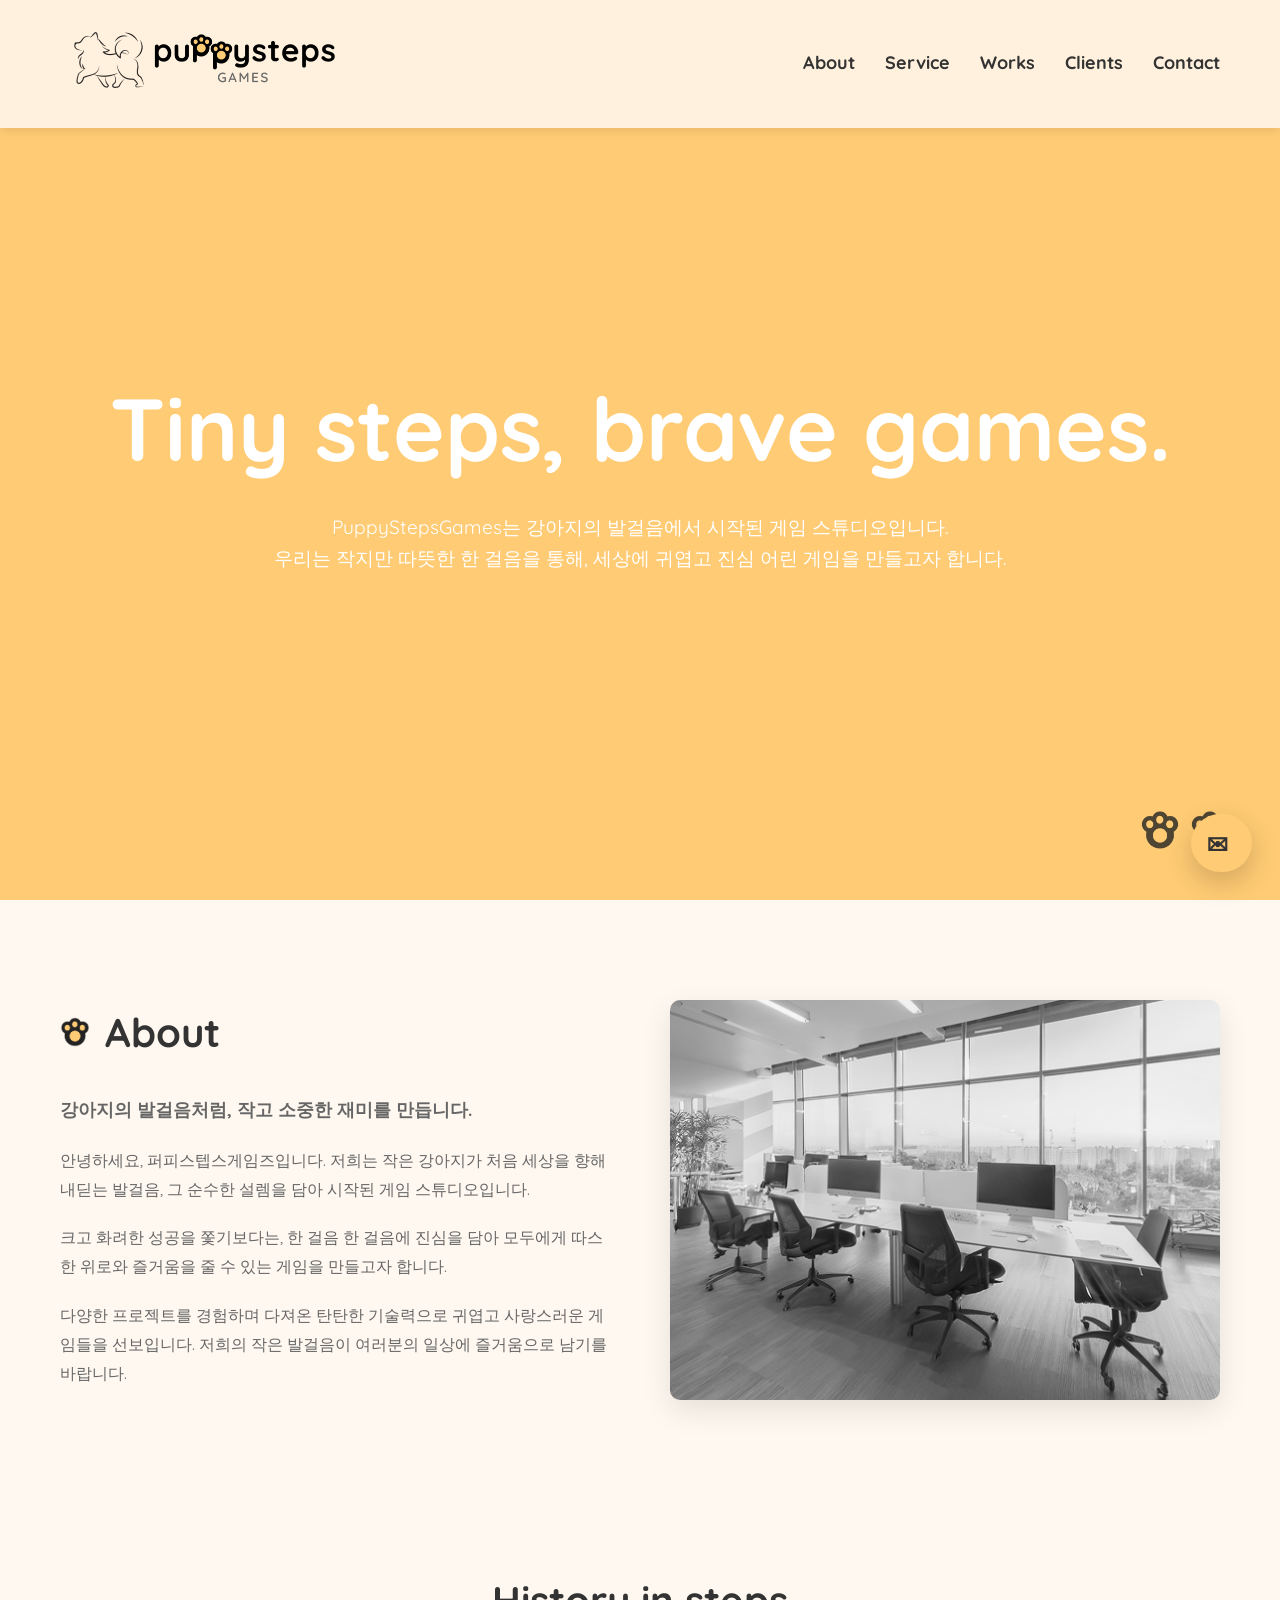
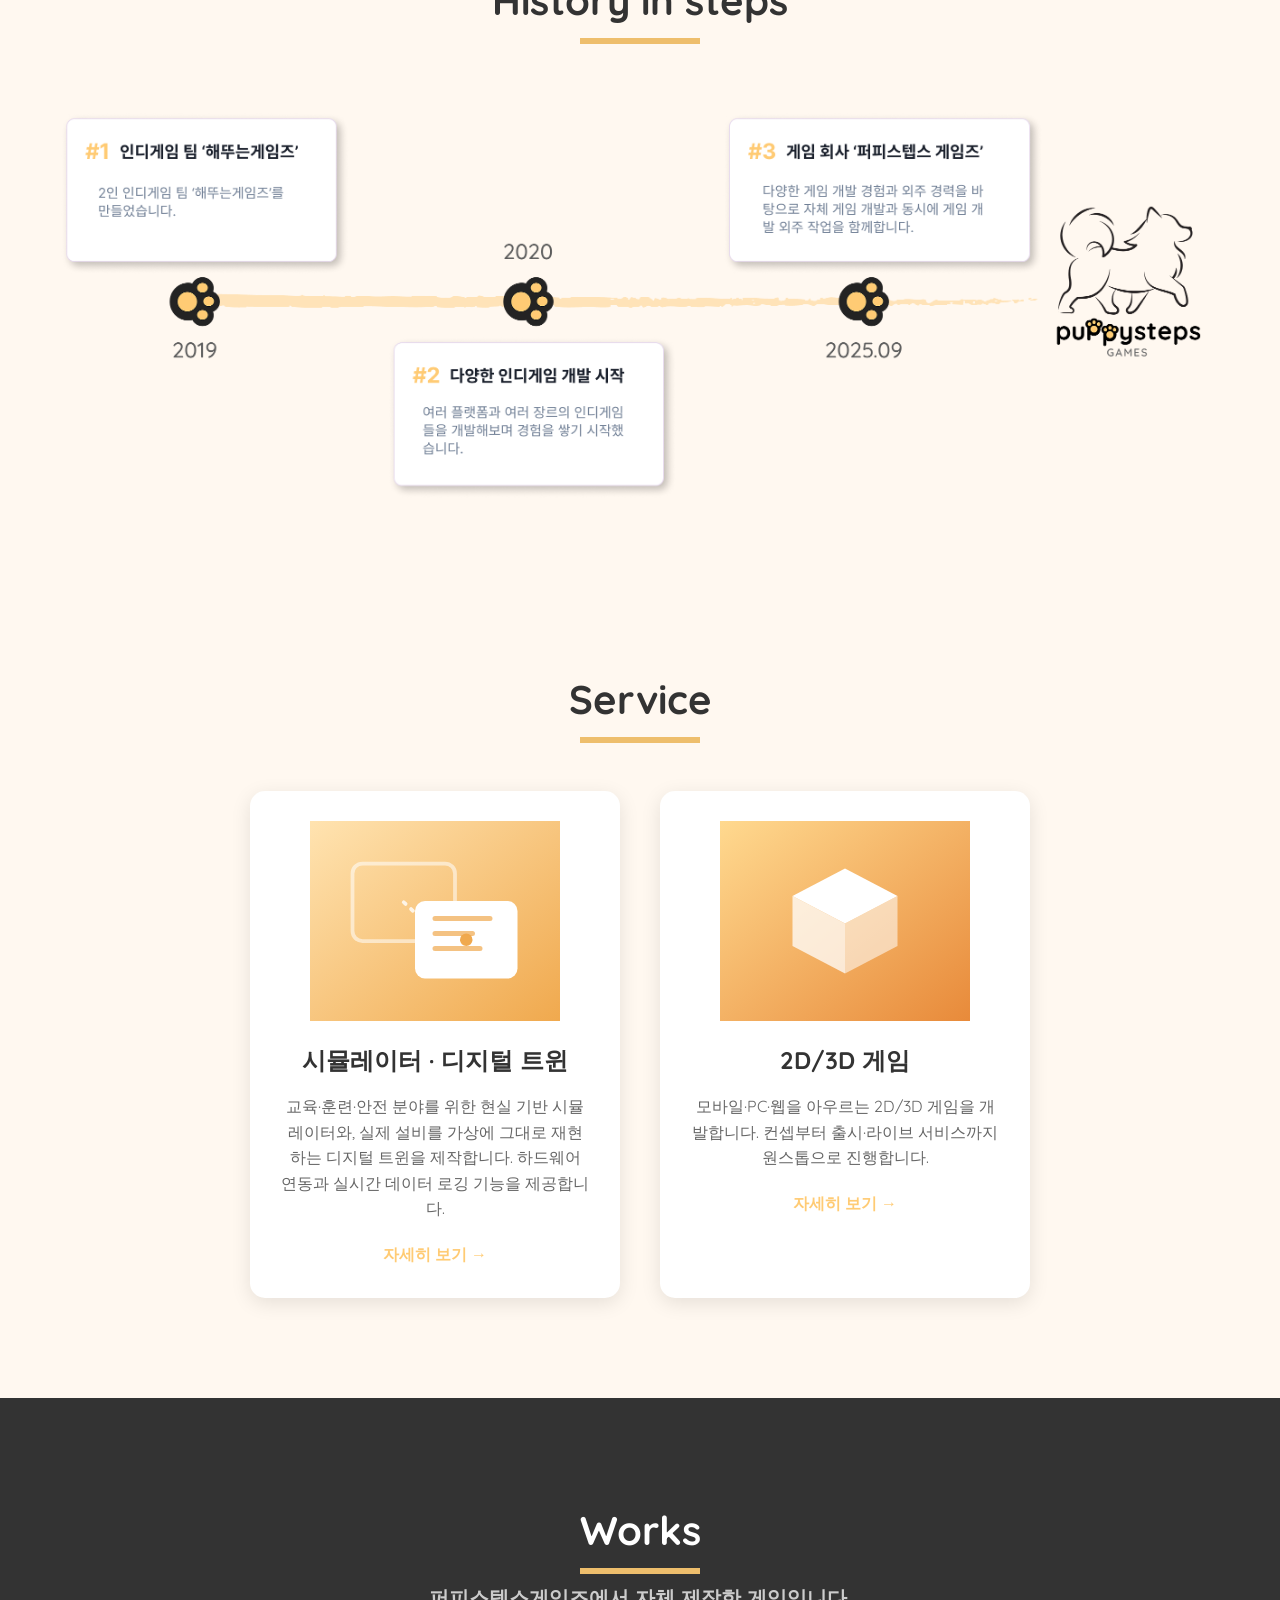
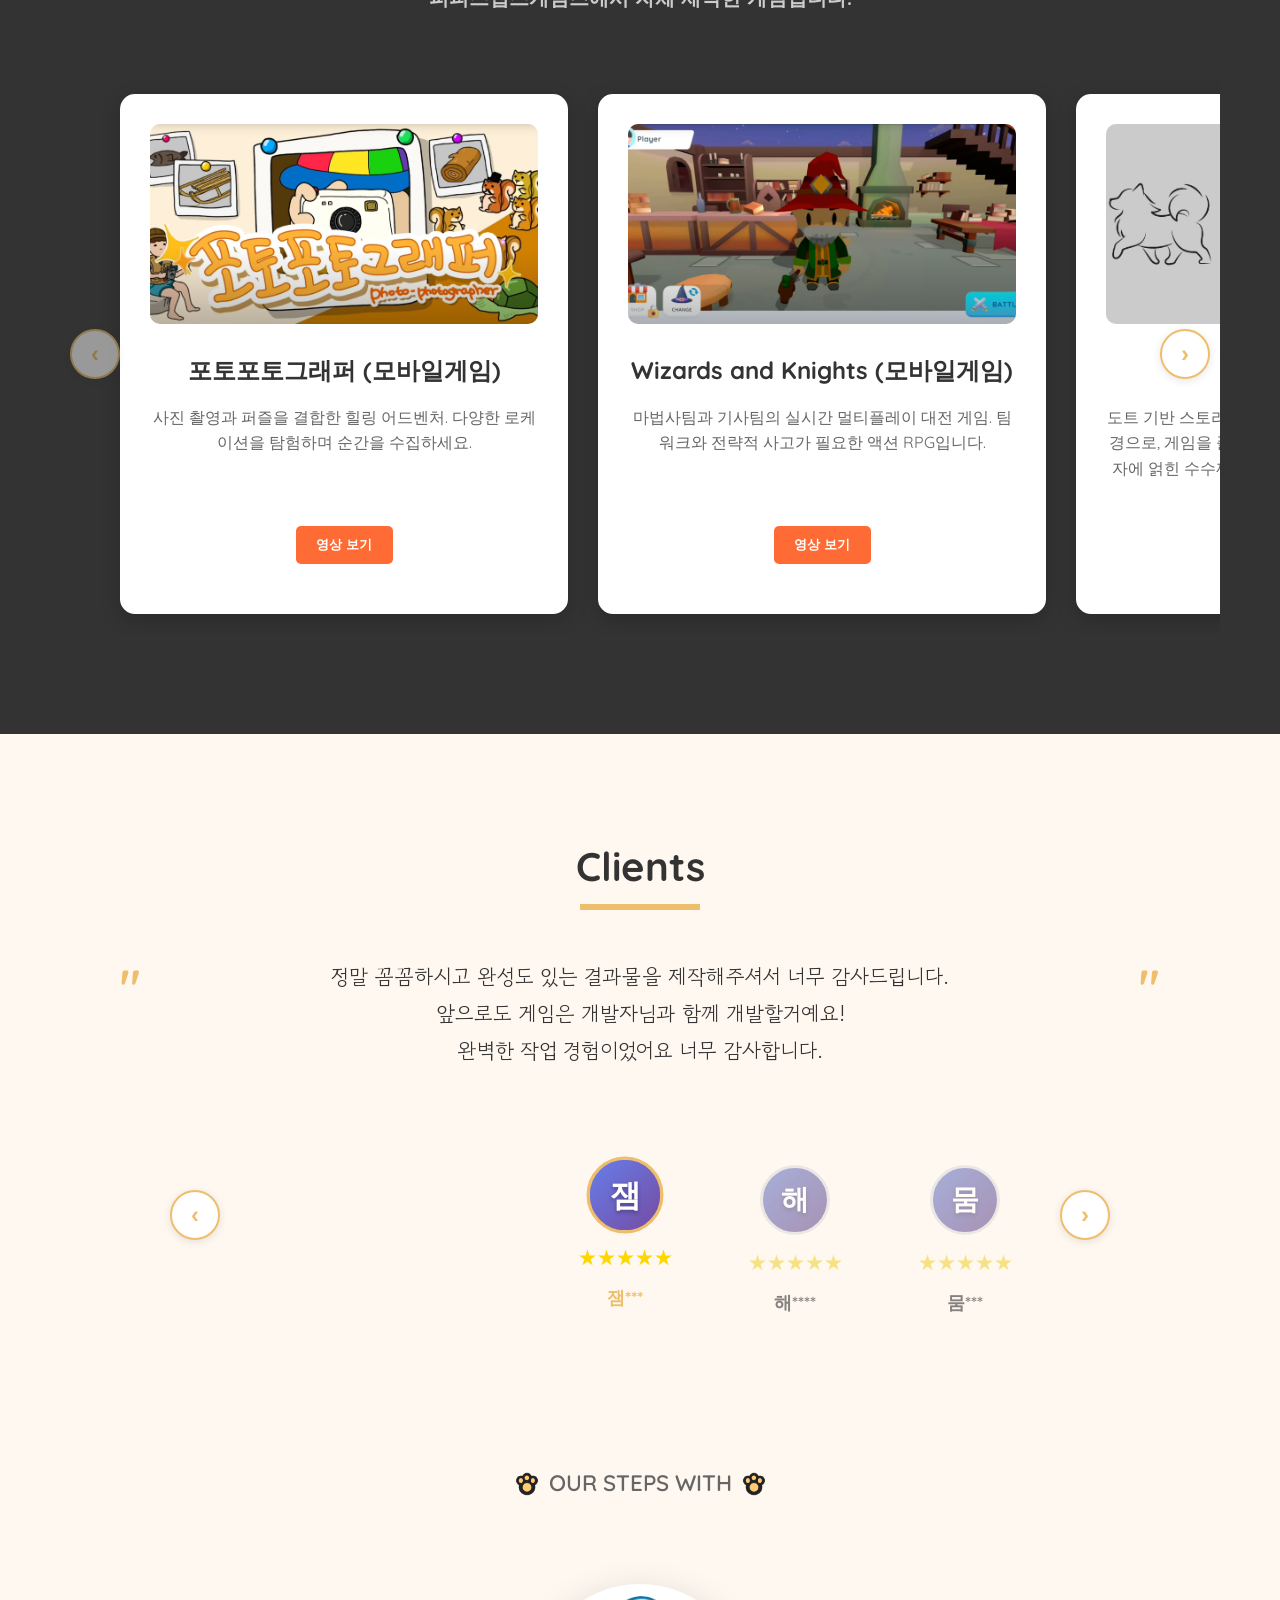
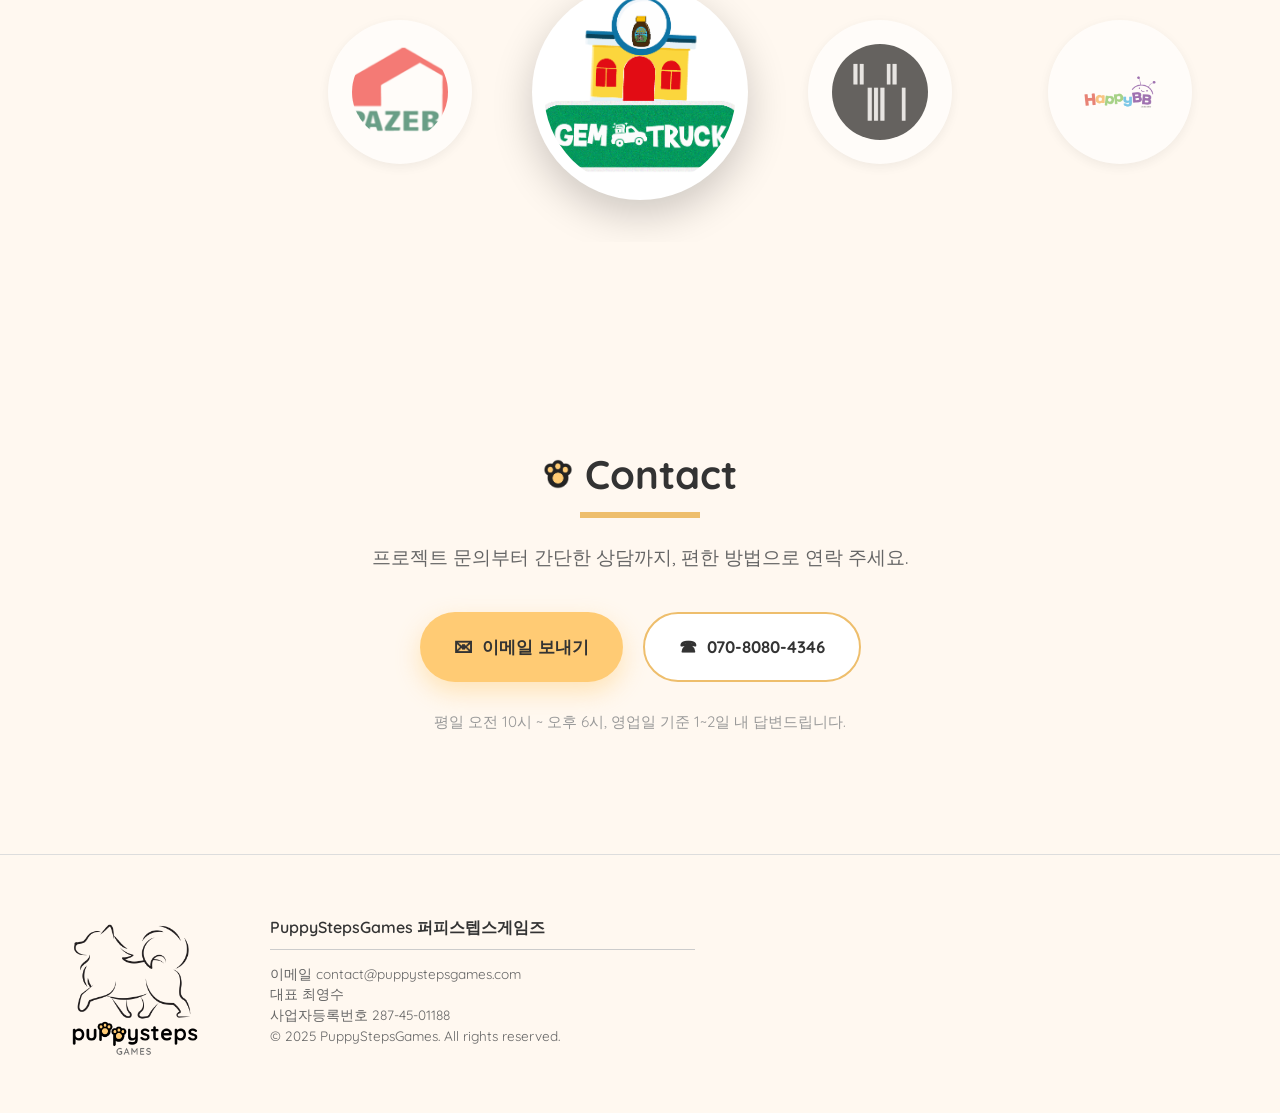
==== index.html @ 00334523 "이메일 버튼 수정" ====
<!DOCTYPE html>
<html lang="ko">
<head>
    <meta charset="UTF-8">
    <meta name="viewport" content="width=device-width, initial-scale=1.0">
    <link rel="icon" href="https://puppystepsgames.com/steps-icon.png" type="image/x-icon">
    <title>PuppySteps Games | 퍼피스텝스게임즈</title>
    <link href="https://fonts.googleapis.com/css2?family=Quicksand:wght@400;600;700&display=swap" rel="stylesheet">
    <link rel="stylesheet" href="style.css">
    <link href="https://fonts.googleapis.com/css2?family=Gowun+Dodum&display=swap" rel="stylesheet">
</head>
<body>

  <!-- 헤더 -->
  <header>
    <div class="header-container">
      <a href="#" class="logo">
        <img src="toplogo.png" alt="puppysteps 로고">
      </a>
      <nav>
        <a href="#about">About</a>
        <a href="#service">Service</a>
        <a href="#works">Works</a>
        <a href="#clients">Clients</a>
        <a href="#contact">Contact</a>
      </nav>
    </div>
  </header>

  <!-- 히어로 섹션 -->
  <section class="hero">
    <div class="hero-content">
      <h1>Tiny steps, brave games.</h1>
      <p>PuppyStepsGames는 강아지의 발걸음에서 시작된 게임 스튜디오입니다.<br>
      우리는 작지만 따뜻한 한 걸음을 통해, 세상에 귀엽고 진심 어린 게임을 만들고자 합니다.</p>
    </div>
    <div class="hero-icons">
      <img src="steps-icon.png" alt="발바닥 아이콘" class="footprint-icon">
      <img src="steps-icon.png" alt="발바닥 아이콘" class="footprint-icon">
    </div>
  </section>

  <!-- Service 상세 모달들 -->
  <div id="modal-simulator" class="modal" aria-hidden="true" role="dialog" aria-modal="true">
    <div class="modal-overlay" data-modal-close></div>
    <div class="modal-dialog" role="document">
      <button class="modal-close" aria-label="닫기" data-modal-close>×</button>
      <h3>시뮬레이터 · 디지털 트윈</h3>
      <p>실제 환경과 유사한 물리/시각 모델을 구축하여 안전 교육과 장비 운용 훈련을 고효율로 제공합니다. 실제 설비·공정을 가상 공간에 그대로 재현하는 디지털 트윈으로, 운영 데이터를 실시간으로 반영하고 시뮬레이션할 수 있습니다.</p>
      <ul class="modal-list">
        <li>현실 기반 물리 시뮬레이션 및 시나리오 스크립팅</li>
        <li>모션 시트·HMD·컨트롤러·IoT 연동</li>
        <li>실시간 데이터 연동 디지털 트윈 구축</li>
        <li>훈련 데이터 기록·리포트 자동 생성</li>
      </ul>
    </div>
  </div>

  <div id="modal-game" class="modal" aria-hidden="true" role="dialog" aria-modal="true">
    <div class="modal-overlay" data-modal-close></div>
    <div class="modal-dialog" role="document">
      <button class="modal-close" aria-label="닫기" data-modal-close>×</button>
      <h3>2D/3D 게임</h3>
      <p>아이디어 검증부터 라이브 운영까지, 플랫폼별 최적화와 콘텐츠 업데이트 파이프라인을 갖춘 2D/3D 게임 개발 서비스를 제공합니다.</p>
      <ul class="modal-list">
        <li>모바일·PC·웹(웹GL) 동시 개발</li>
        <li>아트 파이프라인 및 빌드 자동화</li>
        <li>운영 지표 기반 밸런싱·이벤트 설계</li>
      </ul>
    </div>
  </div>

  <!-- About 섹션 -->
  <section id="about" class="about">
    <div class="about-container">
      <div class="about-content">
        <h2>
          <img src="steps-icon.png" alt="" class="section-icon">
          About
        </h2>
        <p class="about-lead">강아지의 발걸음처럼, 작고 소중한 재미를 만듭니다.</p>
        <p>안녕하세요, 퍼피스텝스게임즈입니다. 저희는 작은 강아지가 처음 세상을 향해 내딛는 발걸음, 그 순수한 설렘을 담아 시작된 게임 스튜디오입니다.</p>
        <p>크고 화려한 성공을 쫓기보다는, 한 걸음 한 걸음에 진심을 담아 모두에게 따스한 위로와 즐거움을 줄 수 있는 게임을 만들고자 합니다.</p>
        <p>다양한 프로젝트를 경험하며 다져온 탄탄한 기술력으로 귀엽고 사랑스러운 게임들을 선보입니다. 저희의 작은 발걸음이 여러분의 일상에 즐거움으로 남기를 바랍니다.</p>
      </div>
      <div class="about-image">
        <img src="About_Image1.png" alt="About 이미지">
      </div>
    </div>
  </section>

  <!-- History 섹션 -->
  <section id="history" class="history">
    <div class="history-container">
      <h2>History in steps</h2>
      <div class="history-image">
        <img src="history.png" alt="회사 연혁 타임라인">
      </div>
    </div>
  </section>

  <!-- Service 섹션 -->
  <section id="service" class="service">
    <div class="service-container">
      <h2>Service</h2>
      <div class="service-cards service-cards--duo">
        <div class="service-card">
          <div class="card-image card-image--sim">
            <svg viewBox="0 0 200 160" xmlns="http://www.w3.org/2000/svg" role="img" aria-label="시뮬레이터 디지털 트윈 아이콘">
              <defs>
                <linearGradient id="simGrad" x1="0" y1="0" x2="1" y2="1">
                  <stop offset="0%" stop-color="#ffe3b0"/>
                  <stop offset="100%" stop-color="#f0a94e"/>
                </linearGradient>
              </defs>
              <rect x="0" y="0" width="200" height="160" fill="url(#simGrad)"/>
              <rect x="34" y="34" width="82" height="62" rx="8" fill="none" stroke="#ffffff" stroke-width="3" opacity="0.55"/>
              <rect x="84" y="64" width="82" height="62" rx="8" fill="#ffffff"/>
              <line x1="75" y1="65" x2="105" y2="93" stroke="#ffffff" stroke-width="3" stroke-dasharray="2 6" stroke-linecap="round" opacity="0.8"/>
              <circle cx="125" cy="95" r="5" fill="#f0a94e"/>
              <path d="M100 78 h44 M100 90 h30 M100 102 h36" stroke="#f0a94e" stroke-width="4" stroke-linecap="round" opacity="0.7"/>
            </svg>
          </div>
          <h3>시뮬레이터 · 디지털 트윈</h3>
          <p>교육·훈련·안전 분야를 위한 현실 기반 시뮬레이터와, 실제 설비를 가상에 그대로 재현하는 디지털 트윈을 제작합니다. 하드웨어 연동과 실시간 데이터 로깅 기능을 제공합니다.</p>
          <a href="#" class="card-link open-modal" data-modal="#modal-simulator">자세히 보기 →</a>
        </div>
        <div class="service-card">
          <div class="card-image card-image--game">
            <svg viewBox="0 0 200 160" xmlns="http://www.w3.org/2000/svg" role="img" aria-label="2D 3D 게임 아이콘">
              <defs>
                <linearGradient id="gameGrad" x1="0" y1="0" x2="1" y2="1">
                  <stop offset="0%" stop-color="#ffd98f"/>
                  <stop offset="100%" stop-color="#e88a3a"/>
                </linearGradient>
              </defs>
              <rect x="0" y="0" width="200" height="160" fill="url(#gameGrad)"/>
              <polygon points="100,38 142,60 100,82 58,60" fill="#ffffff"/>
              <polygon points="58,60 100,82 100,122 58,100" fill="#ffffff" opacity="0.75"/>
              <polygon points="142,60 100,82 100,122 142,100" fill="#ffffff" opacity="0.55"/>
            </svg>
          </div>
          <h3>2D/3D 게임</h3>
          <p>모바일·PC·웹을 아우르는 2D/3D 게임을 개발합니다. 컨셉부터 출시·라이브 서비스까지 원스톱으로 진행합니다.</p>
          <a href="#" class="card-link open-modal" data-modal="#modal-game">자세히 보기 →</a>
        </div>
      </div>
    </div>
  </section>

  

  <!-- Works 섹션 -->
  <section id="works" class="news">
    <div class="news-container">
      <h2>Works</h2>
      <p>퍼피스텝스게임즈에서 자체 제작한 게임입니다.</p>
      
      <!-- Works 캐러셀 -->
      <div class="works-carousel">
        <button class="works-carousel-arrow works-carousel-prev" aria-label="이전">‹</button>
        <div class="works-carousel-track">
        <div class="news-card">
          <div class="news-image">
            <img src="Works1.png" alt="작품 썸네일">
          </div>
          <h3>포토포토그래퍼 (모바일게임)</h3>
          <p>사진 촬영과 퍼즐을 결합한 힐링 어드벤처. 다양한 로케이션을 탐험하며 순간을 수집하세요.</p>
          <button onclick="window.open('https://www.youtube.com/watch?v=_w_-lsVcmpM','_blank')">영상 보기</button>
        </div>
        <div class="news-card">
          <div class="news-image">
            <img src="Works2.png" alt="작품 썸네일">
          </div>
          <h3>Wizards and Knights (모바일게임)</h3>
          <p>마법사팀과 기사팀의 실시간 멀티플레이 대전 게임. 팀워크와 전략적 사고가 필요한 액션 RPG입니다.</p>
          <button onclick="window.open('https://www.youtube.com/watch?v=zjqmfqZdSvQ','_blank')">영상 보기</button>
        </div>
          <div class="news-card">
            <div class="news-image">
              <img src="Worksempty.png" alt="작품 썸네일">
            </div>
            <h3>NPC (PC게임)</h3>
            <p>도트 기반 스토리 PC 게임입니다. 가까운 미래시점을 배경으로, 게임을 플레이하다가 의문의 죽음을 맞은 한 남자에 얽힌 수수께끼를 풀어나가는 미스테리 추리 게임입니다.</p>
            <button onclick="window.open('https://www.youtube.com/watch?v=HInUm1h_87I&t=374s','_blank')">영상 보기</button>
          </div>
          <div class="news-card">
            <div class="news-image">
              <img src="Worksempty.png" alt="작품 썸네일">
            </div>
            <h3>지우개전쟁 (모바일게임)</h3>
            <p>2000년대 초등학교를 배경으로 한 추억의 게임. 지우개똥으로 전함을 만들고, 책상 위에서 아기자기한 전투를 벌이는 게임입니다.</p>
            <button onclick="window.open('https://www.youtube.com/watch?v=7s9jNbn3vv4','_blank')">영상 보기</button>
          </div>
          <div class="news-card">
            <div class="news-image">
              <img src="Worksempty.png" alt="작품 썸네일">
            </div>
            <h3>밀씨 드랍 (Seed drop) (PC게임)</h3>
            <p>지구 밖에서 밀씨를 떨어트려 바늘위에 꽂는 기상천외한 미션의 게임. - 제작중</p>
            <button onclick="alert('제작중입니다. 곧 공개될 예정입니다.')">공개예정</button>
          </div>
        </div>
        <button class="works-carousel-arrow works-carousel-next" aria-label="다음">›</button>
      </div>
    </div>
  </section>

  <!-- Clients 섹션 -->
  <section id="clients" class="testimonials">
    <div class="testimonials-container">
      <h2>Clients</h2>
      
      <!-- 새로운 리뷰 섹션 -->
      <div class="review-section">
        <div class="review-container">
          <div class="review-content">
            <div class="quote-left">"</div>
            <div class="review-text" id="review-text">
              정말 꼼꼼하시고 완성도 있는 결과물을 제작해주셔서 너무 감사드립니다.<br>
              앞으로도 게임은 개발자님과 함께 개발할거예요!<br>
              완벽한 작업 경험이었어요 너무 감사합니다.
            </div>
            <div class="quote-right">"</div>
          </div>
        </div>
      </div>

      <!-- 클라이언트 프로필 섹션 -->
      <div class="clients-profiles-wrapper">
        <button class="review-arrow review-prev" aria-label="이전">‹</button>
        <div class="clients-profiles">
          <div class="clients-profiles-container">
          <div class="client-profile" data-review="0">
            <div class="profile-avatar">
              <span class="avatar-letter">잼</span>
            </div>
            <div class="profile-stars">★★★★★</div>
            <div class="profile-name">잼***</div>
          </div>
          <div class="client-profile" data-review="1">
            <div class="profile-avatar">
              <span class="avatar-letter">해</span>
            </div>
            <div class="profile-stars">★★★★★</div>
            <div class="profile-name">해****</div>
          </div>
          <div class="client-profile active" data-review="2">
            <div class="profile-avatar">
              <span class="avatar-letter">뭄</span>
            </div>
            <div class="profile-stars">★★★★★</div>
            <div class="profile-name">뭄***</div>
          </div>
          <div class="client-profile" data-review="3">
            <div class="profile-avatar">
              <span class="avatar-letter">반</span>
            </div>
            <div class="profile-stars">★★★★★</div>
            <div class="profile-name">반***</div>
          </div>
          <div class="client-profile" data-review="4">
            <div class="profile-avatar">
              <span class="avatar-letter">예</span>
            </div>
            <div class="profile-stars">★★★★★</div>
            <div class="profile-name">예***</div>
          </div>
          <div class="client-profile" data-review="5">
            <div class="profile-avatar">
              <span class="avatar-letter">K</span>
            </div>
            <div class="profile-stars">★★★★★</div>
            <div class="profile-name">K***</div>
          </div>
          <div class="client-profile" data-review="6">
            <div class="profile-avatar">
              <span class="avatar-letter">파</span>
            </div>
            <div class="profile-stars">★★★★★</div>
            <div class="profile-name">파***</div>
          </div>
          <div class="client-profile" data-review="7">
            <div class="profile-avatar">
              <span class="avatar-letter">?</span>
            </div>
            <div class="profile-stars">★★★★★</div>
            <div class="profile-name">***</div>
          </div>
          </div>
        </div>
        <button class="review-arrow review-next" aria-label="다음">›</button>
      </div>
    </div>
    
    <!-- 고객사 로고 캐러셀 -->
    <div class="clients-carousel">
      <div class="carousel-title">
        <img src="steps-icon.png" alt="steps 아이콘" class="carousel-icon">
        <h3>OUR STEPS WITH</h3>
        <img src="steps-icon.png" alt="steps 아이콘" class="carousel-icon">
      </div>
      <div class="carousel-container">
        <button class="carousel-arrow carousel-prev" aria-label="이전">‹</button>
        <div class="carousel-track">
          <div class="carousel-item">
            <div class="client-logo">
              <img src="Clients1.png" alt="고객사 로고 1">
            </div>
          </div>
          <div class="carousel-item">
            <div class="client-logo">
              <img src="Clients2.png" alt="고객사 로고 2">
            </div>
          </div>
          <div class="carousel-item">
            <div class="client-logo">
              <img src="Clients3.jpg" alt="고객사 로고 3">
            </div>
          </div>
          <div class="carousel-item">
            <div class="client-logo">
              <img src="Clients4.png" alt="고객사 로고 4">
            </div>
          </div>
        </div>
        <button class="carousel-arrow carousel-next" aria-label="다음">›</button>
      </div>
    </div>
  </section>

  <!-- Contact 섹션 -->
  <section id="contact" class="contact">
    <div class="contact-container">
      <h2>
        <img src="steps-icon.png" alt="" class="section-icon">
        Contact
      </h2>
      <p class="contact-lead">프로젝트 문의부터 간단한 상담까지, 편한 방법으로 연락 주세요.</p>
      <div class="contact-actions">
        <a href="https://mail.google.com/mail/?view=cm&fs=1&to=contact@puppystepsgames.com" target="_blank" rel="noopener" class="contact-btn contact-btn--primary">
          <span class="contact-btn-icon">✉</span> 이메일 보내기
        </a>
        <a href="tel:+82-070-8080-4346" class="contact-btn contact-btn--secondary">
          <span class="contact-btn-icon">☎</span> 070-8080-4346
        </a>
      </div>
      <p class="contact-note">평일 오전 10시 ~ 오후 6시, 영업일 기준 1~2일 내 답변드립니다.</p>
    </div>
  </section>

  <!-- 우측 하단 플로팅 Contact 버튼 -->
  <a href="#contact" class="floating-contact" aria-label="Contact로 이동">
    <span class="floating-contact-icon">✉</span>
    <span class="floating-contact-text">Contact</span>
  </a>

  <!-- 푸터 -->
  <footer>
    <div class="footer-container">
      <div class="footer-left">
        <div class="footer-logo">
          <img src="logo.png" alt="로고">
        </div>
      </div>
      <div class="footer-center">
        <div class="footer-column">
          <h4>PuppyStepsGames 퍼피스텝스게임즈</h4>
          <ul>
            <li>이메일 contact@puppystepsgames.com</li>
            <li>대표 최영수</li>
            <li>사업자등록번호 287-45-01188</li>
            <li>© 2025 PuppyStepsGames. All rights reserved.</li>
          </ul>
        </div>
      </div>
      <div class="footer-right">
        <!-- 빈 공간 -->
      </div>
    </div>
  </footer>

  <script>
    (function() {
      var openButtons = document.querySelectorAll('.open-modal');
      var activeModal = null;

      function openModal(selector) {
        var modal = document.querySelector(selector);
        if (!modal) return;
        modal.classList.add('open');
        modal.setAttribute('aria-hidden', 'false');
        activeModal = modal;
      }

      function closeModal() {
        if (!activeModal) return;
        activeModal.classList.remove('open');
        activeModal.setAttribute('aria-hidden', 'true');
        activeModal = null;
      }

      openButtons.forEach(function(btn) {
        btn.addEventListener('click', function(e) {
          e.preventDefault();
          var target = btn.getAttribute('data-modal');
          openModal(target);
        });
      });

      document.addEventListener('click', function(e) {
        if (e.target && e.target.hasAttribute('data-modal-close')) {
          closeModal();
        }
      });

      document.addEventListener('keydown', function(e) {
        if (e.key === 'Escape') {
          closeModal();
        }
      });

      // 부드러운 스크롤 네비게이션
      var navLinks = document.querySelectorAll('nav a[href^="#"]');
      navLinks.forEach(function(link) {
        link.addEventListener('click', function(e) {
          e.preventDefault();
          var targetId = this.getAttribute('href');
          var targetElement = document.querySelector(targetId);
          
          if (targetElement) {
            var headerHeight = document.querySelector('header').offsetHeight;
            var targetPosition = targetElement.offsetTop - headerHeight;
            
            // Works 섹션의 경우 추가 오프셋 적용
            if (targetId === '#works') {
              targetPosition += 40; // 40픽셀 아래로 조정 (10픽셀 추가)
            }
            
            window.scrollTo({
              top: targetPosition,
              behavior: 'smooth'
            });
          }
        });
      });

      // ========================================
      // 고객사 로고 캐러셀 기능 - 수정된 버전
      // ========================================
      
      // 1. HTML에서 캐러셀 관련 요소들을 찾아서 변수에 저장
      var carouselTrack = document.querySelector('.carousel-track');     // 캐러셀 아이템들이 들어있는 컨테이너
      var carouselItems = document.querySelectorAll('.carousel-item');   // 모든 캐러셀 아이템들 (배열)
      var prevBtn = document.querySelector('.carousel-prev');           // 이전 버튼
      var nextBtn = document.querySelector('.carousel-next');           // 다음 버튼
      
      // 2. 캐러셀 동작을 위한 변수들
      var currentIndex = 0;        // 현재 중앙에 있는 아이템의 번호 (0부터 시작)
      var itemWidth = 240;         // 각 아이템의 너비 + 아이템 사이 간격
      var isAnimating = false;     // 현재 애니메이션이 진행 중인지 확인하는 변수
      var isAutoMode = true;       // 자동으로 움직이는 모드인지 확인하는 변수
      var autoScrollTimer = null;  // 자동 스크롤을 위한 타이머
      var manualModeTimer = null;  // 수동 모드에서 자동 모드로 돌아가기 위한 타이머
      
      // ========================================
      // 3. 자동 스크롤 함수 (3초마다 자동으로 다음 아이템으로 이동)
      // ========================================
      function startAutoScroll() {
        // 자동 모드가 아니면 함수를 종료
        if (!isAutoMode) return;
        
        // 3초 후에 실행될 코드
        autoScrollTimer = setTimeout(function() {
          // 다시 한번 자동 모드인지 확인 (사용자가 수동으로 조작했을 수도 있으므로)
          if (!isAutoMode) return;
          
          // 다음 아이템으로 이동
          moveToNext();
          // 자기 자신을 다시 호출해서 계속 자동 스크롤이 되도록 함
          startAutoScroll();
        }, 3000); // 3000밀리초 = 3초
      }
      
      // ========================================
      // 4. 다음 아이템으로 이동하는 함수
      // ========================================
      function moveToNext() {
        // 현재 애니메이션이 진행 중이면 함수를 종료 (중복 실행 방지)
        if (isAnimating) return;
        
        // 현재 인덱스를 1 증가시키고, 아이템 개수를 넘어가면 0으로 돌아감
        // 예: 아이템이 4개(0,1,2,3)이고 현재가 3이면, 다음은 0이 됨
        currentIndex = (currentIndex + 1) % carouselItems.length;
        
        // 캐러셀 화면을 업데이트
        updateCarousel();
      }
      
      // ========================================
      // 5. 이전 아이템으로 이동하는 함수
      // ========================================
      function moveToPrev() {
        // 현재 애니메이션이 진행 중이면 함수를 종료 (중복 실행 방지)
        if (isAnimating) return;
        
        // 현재 인덱스를 1 감소시키고, 0보다 작아지면 마지막 아이템으로 이동
        // 예: 아이템이 4개(0,1,2,3)이고 현재가 0이면, 이전은 3이 됨
        currentIndex = currentIndex === 0 ? carouselItems.length - 1 : currentIndex - 1;
        
        // 캐러셀 화면을 업데이트
        updateCarousel();
      }
      
      // ========================================
      // 6. 캐러셀 화면을 업데이트하는 함수 (가장 중요한 함수!)
      // ========================================
      function updateCarousel() {
        // 현재 애니메이션이 진행 중이면 함수를 종료
        if (isAnimating) return;
        isAnimating = true; // 애니메이션 시작을 표시
        
        // ========================================
        // 6-1. 모든 아이템의 강조 효과를 제거 (작게 만들고 투명하게)
        // ========================================
        carouselItems.forEach(function(item) {
          // 각 아이템에서 로고 부분을 찾음
          var logo = item.querySelector('.client-logo');
          
          // 로고를 작게 만들고 투명하게 설정
          logo.style.opacity = '0.6';                    // 투명도 60% (어둡게)
          logo.style.transform = 'scale(0.8)';           // 크기를 80%로 축소
          logo.style.boxShadow = '0 4px 15px rgba(0,0,0,0.1)'; // 그림자 효과
          logo.style.transition = 'all 0.8s cubic-bezier(0.4, 0, 0.2, 1)'; // 부드러운 애니메이션
          
          // 로고 안의 이미지도 작게 설정
          var img = logo.querySelector('img');
          img.style.width = '120px';        // 이미지 너비
          img.style.height = '120px';       // 이미지 높이
          img.style.objectFit = 'cover';   // 이미지가 영역에 맞게 크롭
          img.style.borderRadius = '50%';  // 원형으로 만들기
          img.style.transition = 'all 0.8s cubic-bezier(0.4, 0, 0.2, 1)'; // 부드러운 애니메이션
        });

        // ========================================
        // 6-2. 현재 중앙에 있는 아이템을 강조 (크게 만들고 밝게)
        // ========================================
        var centerIndex = currentIndex; // 현재 선택된 아이템의 번호
        
        // 해당 아이템이 존재하는지 확인
        if (carouselItems[centerIndex]) {
          var centerLogo = carouselItems[centerIndex].querySelector('.client-logo');
          
          // 중앙 아이템을 크게 만들고 밝게 설정
          centerLogo.style.opacity = '1';                    // 투명도 100% (밝게)
          centerLogo.style.transform = 'scale(1.2)';        // 크기를 120%로 확대
          centerLogo.style.boxShadow = '0 12px 35px rgba(0,0,0,0.2)'; // 더 진한 그림자
          centerLogo.style.transition = 'all 0.8s cubic-bezier(0.4, 0, 0.2, 1)'; // 부드러운 애니메이션
          
          // 중앙 아이템의 이미지도 크게 설정
          var centerImg = centerLogo.querySelector('img');
          centerImg.style.width = '160px';        // 이미지를 더 크게
          centerImg.style.height = '160px';       // 이미지를 더 크게
          centerImg.style.objectFit = 'cover';   // 이미지가 영역에 맞게 크롭
          centerImg.style.borderRadius = '50%';  // 원형으로 만들기
          centerImg.style.transition = 'all 0.8s cubic-bezier(0.4, 0, 0.2, 1)'; // 부드러운 애니메이션
        }

        // ========================================
        // 6-3. 캐러셀 트랙을 이동시켜서 선택된 아이템이 중앙에 오도록 함
        // ========================================
        
        // 전체 아이템들의 중앙 위치를 계산
        var centerPosition = (carouselItems.length - 1) * itemWidth / 2;
        
        // 현재 선택된 아이템의 위치를 계산
        var targetPosition = currentIndex * itemWidth;
        
        // 중앙으로 이동시키기 위해 얼마나 이동해야 하는지 계산
        var translateX = centerPosition - targetPosition;
        
        // 실제로 캐러셀 트랙을 이동시킴
        carouselTrack.style.transform = 'translateX(' + translateX + 'px)';
        
        // 0.8초 후에 애니메이션 완료를 표시
        setTimeout(function() {
          isAnimating = false;
        }, 800);
      }
      
      // ========================================
      // 7. 수동 모드로 전환하는 함수 (사용자가 버튼을 클릭했을 때)
      // ========================================
      function switchToManualMode() {
        isAutoMode = false; // 자동 모드를 끔
        
        // 현재 실행 중인 자동 스크롤 타이머를 취소
        if (autoScrollTimer) {
          clearTimeout(autoScrollTimer);
          autoScrollTimer = null;
        }
        
        // 5초 후에 다시 자동 모드로 돌아가기 위한 타이머 설정
        if (manualModeTimer) {
          clearTimeout(manualModeTimer); // 기존 타이머가 있으면 취소
        }
        manualModeTimer = setTimeout(function() {
          isAutoMode = true;        // 자동 모드를 다시 켜기
          startAutoScroll();        // 자동 스크롤을 다시 시작
        }, 5000); // 5초 후에 실행
      }

      // ========================================
      // 8. 화살표 버튼에 클릭 이벤트 연결
      // ========================================
      if (prevBtn && nextBtn) {
        // 이전 버튼을 클릭했을 때
        prevBtn.addEventListener('click', function() {
          switchToManualMode(); // 수동 모드로 전환
          moveToPrev();         // 이전 아이템으로 이동
        });

        // 다음 버튼을 클릭했을 때
        nextBtn.addEventListener('click', function() {
          switchToManualMode(); // 수동 모드로 전환
          moveToNext();         // 다음 아이템으로 이동
        });
      }

      // ========================================
      // 9. 페이지가 로드되면 캐러셀을 초기화하고 자동 스크롤 시작
      // ========================================
      updateCarousel();    // 처음 화면을 그리기
      startAutoScroll();   // 자동 스크롤 시작
      
      // ========================================
      // 10. 터치 스와이프 기능 추가 (모바일)
      // ========================================
      var touchStartX = 0;
      var touchEndX = 0;
      var touchStartY = 0;
      var touchEndY = 0;
      
      // 터치 시작 지점 기록
      if (carouselTrack) {
        carouselTrack.addEventListener('touchstart', function(e) {
          touchStartX = e.changedTouches[0].screenX;
          touchStartY = e.changedTouches[0].screenY;
        }, { passive: true });
        
        // 터치 종료 시 스와이프 방향 판단
        carouselTrack.addEventListener('touchend', function(e) {
          touchEndX = e.changedTouches[0].screenX;
          touchEndY = e.changedTouches[0].screenY;
          handleClientsSwipe();
        }, { passive: true });
      }
      
      function handleClientsSwipe() {
        var diffX = touchStartX - touchEndX;
        var diffY = touchStartY - touchEndY;
        
        // 수평 스와이프가 수직 스와이프보다 크면 캐러셀 이동
        if (Math.abs(diffX) > Math.abs(diffY)) {
          // 최소 50px 이상 스와이프해야 인식
          if (Math.abs(diffX) > 50) {
            switchToManualMode(); // 수동 모드로 전환
            if (diffX > 0) {
              // 왼쪽으로 스와이프 -> 다음
              moveToNext();
            } else {
              // 오른쪽으로 스와이프 -> 이전
              moveToPrev();
            }
          }
        }
      }
    })();

    // Works 캐러셀 기능 - 독립적으로 작동 (반응형 개선)
    (function() {
      var worksCarousel = document.querySelector('.works-carousel');
      if (!worksCarousel) return;
      
      var worksTrack = worksCarousel.querySelector('.works-carousel-track');
      var worksCards = worksCarousel.querySelectorAll('.news-card');
      var prevBtn = worksCarousel.querySelector('.works-carousel-prev');
      var nextBtn = worksCarousel.querySelector('.works-carousel-next');
      
      var worksCurrentIndex = 0;
      var worksCardWidth = 0;
      var worksVisibleCards = 0;
      var worksMaxIndex = 0;
      
      // 현재 카드의 실제 너비를 계산하는 함수
      function calculateCardWidth() {
        if (worksCards.length > 0) {
          var card = worksCards[0];
          var cardStyle = window.getComputedStyle(card);
          var cardWidth = card.offsetWidth;
          var marginRight = parseInt(cardStyle.marginRight) || 0;
          // gap을 고려 (CSS에서 gap: 30px 사용)
          var gap = 30;
          return cardWidth + gap;
        }
        return 478; // 기본값 (448px + 30px gap)
      }
      
      // 화면 크기 변경 시 업데이트
      function updateWorksCarouselSize() {
        worksCardWidth = calculateCardWidth();
        var carouselWidth = worksCarousel.offsetWidth;
        
        // 작은 화면에서는 한 번에 1개씩, 큰 화면에서는 여러 개 표시
        if (window.innerWidth <= 480) {
          worksVisibleCards = 1;
        } else if (window.innerWidth <= 768) {
          worksVisibleCards = 1;
        } else if (window.innerWidth <= 1024) {
          worksVisibleCards = Math.max(1, Math.floor(carouselWidth / worksCardWidth));
        } else {
          worksVisibleCards = Math.max(1, Math.floor(carouselWidth / worksCardWidth));
        }
        
        worksMaxIndex = Math.max(0, worksCards.length - worksVisibleCards);
        
        // 현재 인덱스가 최대값을 넘지 않도록 조정
        if (worksCurrentIndex > worksMaxIndex) {
          worksCurrentIndex = worksMaxIndex;
        }
        
        updateWorksCarousel();
      }
      
      // 캐러셀 업데이트
      function updateWorksCarousel() {
        var translateX = -worksCurrentIndex * worksCardWidth;
        worksTrack.style.transform = 'translateX(' + translateX + 'px)';
        
        // 버튼 상태 업데이트
        if (prevBtn) prevBtn.style.opacity = worksCurrentIndex > 0 ? '1' : '0.5';
        if (nextBtn) nextBtn.style.opacity = worksCurrentIndex < worksMaxIndex ? '1' : '0.5';
      }
      
      // 이전으로 이동
      function moveWorksPrev() {
        if (worksCurrentIndex > 0) {
          worksCurrentIndex--;
          updateWorksCarousel();
        }
      }
      
      // 다음으로 이동
      function moveWorksNext() {
        if (worksCurrentIndex < worksMaxIndex) {
          worksCurrentIndex++;
          updateWorksCarousel();
        }
      }
      
      // 버튼 이벤트
      if (prevBtn) {
        prevBtn.addEventListener('click', moveWorksPrev);
      }
      
      if (nextBtn) {
        nextBtn.addEventListener('click', moveWorksNext);
      }
      
      // 화면 크기 변경 감지 (디바운싱 적용)
      var resizeTimer;
      window.addEventListener('resize', function() {
        clearTimeout(resizeTimer);
        resizeTimer = setTimeout(updateWorksCarouselSize, 100);
      });
      
      // 터치 스와이프 기능 추가
      var touchStartX = 0;
      var touchEndX = 0;
      var touchStartY = 0;
      var touchEndY = 0;
      
      worksCarousel.addEventListener('touchstart', function(e) {
        touchStartX = e.changedTouches[0].screenX;
        touchStartY = e.changedTouches[0].screenY;
      }, { passive: true });
      
      worksCarousel.addEventListener('touchend', function(e) {
        touchEndX = e.changedTouches[0].screenX;
        touchEndY = e.changedTouches[0].screenY;
        handleWorksSwipe();
      }, { passive: true });
      
      function handleWorksSwipe() {
        var diffX = touchStartX - touchEndX;
        var diffY = touchStartY - touchEndY;
        
        // 수평 스와이프가 수직 스와이프보다 크면 캐러셀 이동
        if (Math.abs(diffX) > Math.abs(diffY)) {
          // 최소 50px 이상 스와이프해야 인식
          if (Math.abs(diffX) > 50) {
            if (diffX > 0) {
              // 왼쪽으로 스와이프 -> 다음
              moveWorksNext();
            } else {
              // 오른쪽으로 스와이프 -> 이전
              moveWorksPrev();
            }
          }
        }
      }
      
      // 초기 설정
      updateWorksCarouselSize();
    })();

    // 새로운 리뷰 캐러셀 기능
    (function() {
      var currentReview = 0;
      var reviews = [
        "정말 꼼꼼하시고 완성도 있는 결과물을 제작해주셔서 너무 감사드립니다.<br>앞으로도 게임은 개발자님과 함께 개발할거예요!<br>완벽한 작업 경험이었어요 너무 감사합니다.",
        "진행하면서 정말 만족스러운 경험이었습니다. 진심으로 감사드립니다! 작업 내내 친절하고 사려 깊은 소통을 해 주신 덕분에, 개발 기간 동안 매일이 따뜻한 기분이었습니다. 특히, 매일 진행 상황을 구체적으로 공유해 주셔서 프로젝트의 흐름을 명확하게 파악할 수 있었고, 아이디어를 함께 고민해 주신 덕분에 예상보다 훨씬 완성도 높은 게임이 탄생했다고 생각합니다.",
        "정말 좋은 분을 만난거 같아서 행복합니다! 작업 퀄리티부터 소통까지 너무 완벽했습니다. 저만 알고 싶지만 재능이 아까우셔서 많은 분들이 이용하셨으면 좋겠습니다! 앞으로 계속 이용 의사 100%입니다!! 감사해요~!",
        "작업 시작하기 전, 상의를 자세하고 꼼꼼히 해주셔서 코딩에 약한 분들도 개발하기 편할것같습니다! 작업 후에도 하루에 한번씩 꾸준히 확인해주시고, 작업 내용을 전달받아서 작업을 맞추기 용이했습니다~ 전체적으로 너무 친절하셔서 다음에 또 부탁드리고 싶습니다! 너무 잘 만들었습니다:)!",
        "이렇게 친절하신분이 있을수가있다니, 응대도 너무 완벽하시고 작업물도 너무 완벽하십니다. 이쪽 비슷한 문의하실분들 이쪽 문의하시면 진짜 편하게 상담받으실수있을거에요",
        "매일 작업 현황을 보내주셔서 너무 좋았습니다! 양방향 소통하며 함께 디벨롭할 수 있어서 함께 하시기 너무 좋은 파트너로 강력 추천합니다!",
        "작업물을 정말 제가 원했던 그대로, 아니 그 이상으로 완성해주셨어요! 처음 요청드릴 때부터 제가 원하는 방향과 세세한 디테일까지 꼼꼼히 들어주시고, 중간중간 매일 진행 상황을 공유해주셔서 안심하고 맡길 수 있었습니다. 특히 제가 미처 생각하지 못한 부분까지 섬세하게 챙겨주신 덕분에 결과물이 훨씬 더 완성도 있게 나왔어요.",
        "원하는 방향을 명확하고 빠르게 이해해주시고 작업을 진행해주십니다. 이해되지 않는 부분에 대한 질문도 쉽고 친절하게 답변해주시는 전문가이십니다. 좋은 결과물을 내주셔서 정말 감사드립니다!:)"
      ];
      
      var reviewText = document.getElementById('review-text');
      var clientProfiles = document.querySelectorAll('.client-profile');
      var prevBtn = document.querySelector('.review-prev');
      var nextBtn = document.querySelector('.review-next');
      
      function updateReview(index) {
        currentReview = index;
        reviewText.innerHTML = reviews[index];
        
        // 모든 프로필에서 active 클래스 제거
        clientProfiles.forEach(function(profile) {
          profile.classList.remove('active');
        });
        
        // 현재 선택된 프로필에 active 클래스 추가
        if (clientProfiles[index]) {
          clientProfiles[index].classList.add('active');
        }
        
        // 선택된 프로필이 중앙에 오도록 캐러셀 이동
        centerActiveProfile(index);
      }
      
      function centerActiveProfile(activeIndex) {
        var profilesContainer = document.querySelector('.clients-profiles-container');
        var profiles = document.querySelectorAll('.client-profile');
        var containerWidth = document.querySelector('.clients-profiles-wrapper').offsetWidth;
        var profileWidth = 140 + 30; // 프로필 너비 + 간격
        
        // 컨테이너 중앙에 오도록 계산
        var centerOffset = (containerWidth - profileWidth) / 2;
        var targetPosition = centerOffset - (activeIndex * profileWidth);
        
        profilesContainer.style.transform = 'translateX(' + targetPosition + 'px)';
      }
      
      function nextReview() {
        var next = (currentReview + 1) % reviews.length;
        updateReview(next);
      }
      
      function prevReview() {
        var prev = currentReview === 0 ? reviews.length - 1 : currentReview - 1;
        updateReview(prev);
      }
      
      // 화살표 버튼 이벤트
      if (prevBtn) {
        prevBtn.addEventListener('click', prevReview);
      }
      
      if (nextBtn) {
        nextBtn.addEventListener('click', nextReview);
      }
      
      // 프로필 클릭 이벤트
      clientProfiles.forEach(function(profile, index) {
        profile.addEventListener('click', function() {
          updateReview(index);
        });
      });
      
      // 화면 크기 변경 시 중앙 정렬 유지
      window.addEventListener('resize', function() {
        centerActiveProfile(currentReview);
      });
      
      // 터치 드래그 기능 추가 (모바일용)
      var reviewTouchStartX = 0;
      var reviewTouchEndX = 0;
      var reviewTouchStartY = 0;
      var reviewTouchEndY = 0;
      
      // 리뷰 섹션에 터치 이벤트 추가
      var reviewSection = document.querySelector('.review-section');
      if (reviewSection) {
        reviewSection.addEventListener('touchstart', function(e) {
          reviewTouchStartX = e.changedTouches[0].screenX;
          reviewTouchStartY = e.changedTouches[0].screenY;
        }, { passive: true });
        
        reviewSection.addEventListener('touchend', function(e) {
          reviewTouchEndX = e.changedTouches[0].screenX;
          reviewTouchEndY = e.changedTouches[0].screenY;
          handleReviewSwipe();
        }, { passive: true });
      }
      
      function handleReviewSwipe() {
        var diffX = reviewTouchStartX - reviewTouchEndX;
        var diffY = reviewTouchStartY - reviewTouchEndY;
        
        // 수평 스와이프가 수직 스와이프보다 크면 리뷰 변경
        if (Math.abs(diffX) > Math.abs(diffY)) {
          // 최소 50px 이상 스와이프해야 인식
          if (Math.abs(diffX) > 50) {
            if (diffX > 0) {
              // 왼쪽으로 스와이프 -> 다음 리뷰
              nextReview();
            } else {
              // 오른쪽으로 스와이프 -> 이전 리뷰
              prevReview();
            }
          }
        }
      }
      
      // 초기 설정 (첫 번째 후기 표시)
      updateReview(0);
    })();

  </script>
</body>
</html>
---- style.css ----
/* 폰트 */
@font-face {
  font-family: 'Cafe24Ssurround';
  src: url('https://fastly.jsdelivr.net/gh/projectnoonnu/noonnu_fonts@main/2105_2/Cafe24Ssurround.woff') format('woff');
  font-weight: normal;
  font-style: normal;
}

/* 기본 세팅 */
* {
  margin: 0;
  padding: 0;
  box-sizing: border-box;
}

html {
  scroll-behavior: smooth;
}

body {
  font-family: 'Quicksand', sans-serif;
  font-size: 16px;
  line-height: 1.6;
  background: #fff8f0;
  color: #333;
  overflow-x: hidden; /* 가로 스크롤 방지 */
}

/* 고정 헤더로 인한 앵커 가림 방지: 섹션 스크롤 오프셋 */
section {
  scroll-margin-top: 120px;
  overflow-x: hidden; /* 섹션별 가로 스크롤 방지 */
}

/* 제목 폰트 - 모든 영어는 Quicksand 굵기 구분 */
h1, h2, h3, h4 {
  font-family: 'Quicksand', sans-serif;
}
h1 { font-weight: 800; }
h2 { font-weight: 800; }
h3 { font-weight: 700; }
h4 { font-weight: 700; }

/* 헤더 */
header {
  background: rgba(255, 248, 240, 0.85); /* 불투명도 85%로 조정 */
  backdrop-filter: blur(10px); /* 블러 효과 추가 */
  padding: 20px 0; /* 패딩 줄여서 공간 확보 */
  position: fixed;
  top: 0;
  left: 0;
  right: 0;
  z-index: 1000;
  box-shadow: 0 2px 10px rgba(0,0,0,0.1);
  transition: all 0.3s ease;
}

.header-container {
  max-width: 1200px;
  margin: 0 auto;
  display: flex;
  justify-content: space-between;
  align-items: center;
  padding: 0 20px;
}

.logo img {
  height: 80px; /* 로고 크기 더 확대 */
}

nav {
  display: flex;
  gap: 30px;
}

nav a {
  text-decoration: none;
  color: #333;
  font-weight: 700; /* 내비 텍스트 강조 */
  font-size: 18px; /* 내비 크기 증가 */
  transition: color 0.3s ease;
}

nav a:hover {
  color: #ffcb74;
}

/* 히어로 섹션 */
.hero {
  background: #ffcb74;
  min-height: 100vh;
  display: flex;
  flex-direction: column;
  justify-content: center;
  align-items: center;
  text-align: center;
  position: relative;
  padding: 100px 20px 50px;
}

.hero-content h1 {
  font-size: 5.5rem;
  font-weight: bold;
  color: white;
  margin-bottom: 30px;
  line-height: 1.2;
}

.hero-content p {
  font-size: 1.2rem;
  color: white;
  max-width: 800px;
  margin: 0 auto;
  line-height: 1.6;
}

.hero-icons {
  position: absolute;
  bottom: 50px;
  right: 50px;
  display: flex;
  gap: 10px;
}

.footprint-icon {
  width: 40px;
  height: 40px;
  opacity: 0.8;
}

/* About 섹션 */
.about {
  padding: 100px 0;
  background: #fff8f0;
}

.about-container {
  max-width: 1200px;
  margin: 0 auto;
  display: grid;
  grid-template-columns: 1fr 1fr;
  gap: 60px;
  align-items: center;
  padding: 0 20px;
}

.about-content h2 {
  font-size: 2.5rem;
  margin-bottom: 30px;
  color: #333;
  display: flex;
  align-items: center;
  gap: 15px;
}

.section-icon {
  width: 30px;
  height: 30px;
}

.about-content p {
  font-size: 1.1rem;
  line-height: 1.8;
  color: #666;
  margin-bottom: 20px;
}

.about-lead {
  font-size: 1.25rem; /* 약 2pt(≈2px) 크게 */
  font-weight: 700; /* bold */
  color: #333;
}

/* About: 첫 줄을 제외한 문장 폰트를 약 1pt 더 작게 */
.about-content p:not(.about-lead) {
  font-size: 1.0rem;
}

.about-image img {
  width: 100%;
  height: 400px;
  object-fit: cover;
  border-radius: 10px;
  box-shadow: 0 10px 30px rgba(0,0,0,0.1);
}

/* History 섹션 */
.history {
  padding: 60px 0;
  background: #fff8f0;
}

.history-container {
  max-width: 1200px;
  margin: 0 auto;
  padding: 0 20px;
  text-align: center;
}

.history-container h2 {
  font-size: 2.5rem;
  margin-bottom: 80px;
  color: #333;
  position: relative;
}

.history-container h2::after {
  content: '';
  position: absolute;
  bottom: -12px;
  left: 50%;
  transform: translateX(-50%);
  width: 120px;
  height: 6px;
  background: #EEBE6C;
  border-radius: 0;
}

.history-image {
  margin: 10px auto 0;
  max-width: 2566px;
}

.history-image img {
  width: 100%;
  height: auto;
  max-width: 1276px;
}

/* History 섹션 반응형 */
@media (max-width: 768px) {
  .history-container h2 {
    font-size: 2rem;
    margin-bottom: 40px;
  }
  
  .history-image {
    max-width: 100%;
  }
}

/* Service 섹션 */
.service {
  padding: 100px 0;
  background: #fff8f0;
}

.service-container {
  max-width: 1200px;
  margin: 0 auto;
  padding: 0 20px;
  text-align: center;
}

.service-container h2 {
  font-size: 2.5rem;
  margin-bottom: 20px;
  color: #333;
  position: relative;
}

.service-container h2::after {
  content: '';
  position: absolute;
  bottom: -12px;
  left: 50%;
  transform: translateX(-50%);
  width: 120px;
  height: 6px;
  background: #EEBE6C;
  border-radius: 0;
}

.service-cards {
  display: grid;
  grid-template-columns: repeat(auto-fit, minmax(min(300px, 100%), 1fr));
  gap: 40px;
  margin-top: 60px;
}

.service-cards--duo {
  max-width: 780px;
  margin-left: auto;
  margin-right: auto;
}

.service-card {
  background: white;
  padding: 30px;
  border-radius: 15px;
  box-shadow: 0 5px 20px rgba(0,0,0,0.1);
  transition: transform 0.3s ease, box-shadow 0.3s ease;
}

.service-card:hover {
  transform: translateY(-5px);
  box-shadow: 0 14px 32px rgba(0,0,0,0.14);
}

.card-image {
  border-radius: 10px;
  overflow: hidden;
  margin-bottom: 20px;
  line-height: 0;
}

.card-image img,
.card-image svg {
  width: 100%;
  height: 200px;
  object-fit: cover;
  display: block;
}

.service-card h3 {
  font-size: 1.5rem;
  margin-bottom: 15px;
  color: #333;
}

.service-card p {
  color: #666;
  line-height: 1.6;
  margin-bottom: 20px;
}

.card-link {
  color: #ffcb74;
  text-decoration: none;
  font-weight: 600;
}

/* Modal */
.modal {
  position: fixed;
  inset: 0;
  display: none;
  z-index: 2000;
}

.modal.open {
  display: block;
}

.modal-overlay {
  position: absolute;
  inset: 0;
  background: rgba(0,0,0,0.45);
}

.modal-dialog {
  position: relative;
  max-width: 720px;
  margin: 40vh auto; /* 정중앙에서 10% 위로 이동 */
  transform: translateY(-50%); /* 정확한 중앙 정렬을 위한 변환 */
  background: #fff;
  border-radius: 16px;
  box-shadow: 0 20px 60px rgba(0,0,0,0.25);
  padding: 30px 30px 24px;
}

.modal-dialog h3 {
  margin-bottom: 12px;
}

.modal-dialog p {
  color: #555;
  margin-bottom: 14px;
}

.modal-list {
  text-align: left;
  color: #444;
  padding-left: 18px;
}

.modal-list li {
  margin: 6px 0;
}

.modal-close {
  position: absolute;
  top: 8px;
  right: 12px;
  width: 36px;
  height: 36px;
  border: none;
  border-radius: 50%;
  background: #ffe3c2;
  color: #333;
  font-size: 22px;
  line-height: 36px;
  cursor: pointer;
}

/* Contact 섹션 */
.contact {
  padding: 100px 0 120px;
  background: #fff8f0;
}

.contact-container {
  max-width: 800px;
  margin: 0 auto;
  text-align: center;
  padding: 0 20px;
}

.contact-container h2 {
  font-size: 2.5rem;
  margin-bottom: 20px;
  color: #333;
  position: relative;
  display: flex;
  align-items: center;
  justify-content: center;
  gap: 12px;
}

.contact-container h2::after {
  content: '';
  position: absolute;
  bottom: -12px;
  left: 50%;
  transform: translateX(-50%);
  width: 120px;
  height: 6px;
  background: #EEBE6C;
  border-radius: 0;
}

.contact-lead {
  font-size: 1.2rem;
  color: #666;
  margin: 36px 0 40px;
}

.contact-actions {
  display: flex;
  justify-content: center;
  flex-wrap: wrap;
  gap: 20px;
}

.contact-btn {
  display: inline-flex;
  align-items: center;
  gap: 10px;
  padding: 18px 34px;
  border-radius: 50px;
  font-size: 1.05rem;
  font-weight: 700;
  text-decoration: none;
  transition: transform 0.25s ease, box-shadow 0.25s ease;
}

.contact-btn--primary {
  background: #ffcb74;
  color: #333;
  box-shadow: 0 10px 24px rgba(255, 203, 116, 0.45);
}

.contact-btn--secondary {
  background: #ffffff;
  color: #333;
  border: 2px solid #EEBE6C;
}

.contact-btn:hover {
  transform: translateY(-3px);
}

.contact-btn-icon {
  font-size: 1.15rem;
}

.contact-note {
  margin-top: 28px;
  font-size: 0.95rem;
  color: #999;
}

/* 우측 하단 플로팅 Contact 버튼 */
.floating-contact {
  position: fixed;
  right: 28px;
  bottom: 28px;
  z-index: 900;
  display: flex;
  align-items: center;
  gap: 8px;
  background: #ffcb74;
  color: #333;
  text-decoration: none;
  padding: 16px;
  border-radius: 50px;
  box-shadow: 0 10px 28px rgba(0, 0, 0, 0.18);
  font-weight: 700;
  overflow: hidden;
  transition: padding 0.3s ease, box-shadow 0.3s ease, background 0.3s ease;
}

.floating-contact-icon {
  font-size: 1.3rem;
  line-height: 1;
}

.floating-contact-text {
  max-width: 0;
  opacity: 0;
  white-space: nowrap;
  overflow: hidden;
  transition: max-width 0.3s ease, opacity 0.2s ease;
}

.floating-contact:hover {
  padding: 16px 24px 16px 18px;
  background: #f0a94e;
  box-shadow: 0 14px 32px rgba(0, 0, 0, 0.24);
}

.floating-contact:hover .floating-contact-text {
  max-width: 120px;
  opacity: 1;
  margin-left: 2px;
}

/* News 섹션 */
.news {
  padding: 100px 0;
  background: #333;
  color: white;
  scroll-margin-top: 90px; /* Works 섹션을 30픽셀 아래로 조정 */
}

.news-container {
  max-width: 1200px;
  margin: 0 auto;
  padding: 0 20px;
  text-align: center;
}

.news-container h2 {
  font-size: 2.5rem;
  margin-bottom: 20px;
  color: white;
  position: relative;
}

.news-container h2::after {
  content: '';
  position: absolute;
  bottom: -12px;
  left: 50%;
  transform: translateX(-50%);
  width: 120px;
  height: 6px;
  background: #EEBE6C;
  border-radius: 0;
}

.news-container p {
  font-size: 1.25rem;
  font-weight: 700;
  color: #ccc;
  margin-bottom: 60px;
}

.news-cards {
  display: grid;
  grid-template-columns: repeat(auto-fit, minmax(min(400px, 100%), 1fr));
  gap: 40px;
}

.news-card {
  background: white;
  color: #333;
  padding: 30px;
  border-radius: 15px;
  box-shadow: 0 5px 20px rgba(0,0,0,0.2);
}

.news-image img {
  width: 100%;
  height: 200px;
  object-fit: cover;
  border-radius: 10px;
  margin-bottom: 20px;
}

.news-card h3 {
  font-size: 1.5rem;
  margin-bottom: 15px;
  color: #333;
}

.news-card p {
  font-size: 1.0rem; /* 폰트 크기 2포인트 증가 */
  font-weight: normal; /* bold 제거 */
  color: #666;
  line-height: 1.6;
  margin-bottom: 20px;
}

.news-card button {
  padding: 10px 20px;
  background: #ff6b35;
  color: white;
  border: none;
  border-radius: 5px;
  font-weight: 600;
  cursor: pointer;
}

/* Works 캐러셀 */
.works-carousel {
  position: relative;
  max-width: 1200px;
  margin: 0 auto;
  overflow: hidden;
  padding: 0 60px; /* 좌우 여백 추가로 화살표 공간 확보 */
}

/* 모바일에서 패딩 조정 */
@media (max-width: 768px) {
  .works-carousel {
    padding: 0 20px;
  }
}

@media (max-width: 480px) {
  .works-carousel {
    padding: 0 10px;
  }
}

.works-carousel-track {
  display: flex;
  gap: 30px;
  transition: transform 0.5s ease-in-out;
  padding: 20px 0;
  align-items: stretch; /* 모든 카드가 같은 높이를 가지도록 */
}

.works-carousel .news-card {
  flex-shrink: 0;
  width: 448px; /* 560px * 0.8 = 448px */
  min-width: 448px;
  display: flex;
  flex-direction: column;
  height: 520px; /* 높이를 늘려서 더 여유롭게 */
}

/* 모바일에서 카드 너비 조정 */
@media (max-width: 768px) {
  .works-carousel .news-card {
    width: calc(100vw - 80px); /* 화면 너비에서 여백 제외 */
    min-width: calc(100vw - 80px);
    max-width: 400px;
  }
}

@media (max-width: 480px) {
  .works-carousel .news-card {
    width: calc(100vw - 40px); /* 더 작은 여백 */
    min-width: calc(100vw - 40px);
    max-width: 100%;
  }
}

.works-carousel .news-card .news-image {
  flex-shrink: 0;
}

.works-carousel .news-card h3 {
  flex-shrink: 0;
  margin-bottom: 15px;
}

.works-carousel .news-card p {
  flex-grow: 1;
  margin-bottom: 20px;
  min-height: 80px; /* 최소 높이 설정으로 버튼 위치 고정 */
}

.works-carousel .news-card button {
  flex-shrink: 0;
  margin-top: auto;
  margin-bottom: 20px; /* 하단에서 띄우기 */
  width: 25%; /* 카드 너비의 1/4로 더 축소 */
  margin-left: auto;
  margin-right: auto;
}

.works-carousel-arrow {
  position: absolute;
  top: 50%;
  transform: translateY(-50%);
  width: 50px;
  height: 50px;
  border-radius: 50%;
  background: white;
  border: 2px solid #EEBE6C;
  font-size: 24px;
  font-weight: bold;
  color: #EEBE6C;
  cursor: pointer;
  opacity: 0.8;
  transition: all 0.3s ease;
  z-index: 10;
  box-shadow: 0 2px 8px rgba(0,0,0,0.1);
}

.works-carousel-prev {
  left: 10px;
}

.works-carousel-next {
  right: 10px;
}

.works-carousel:hover .works-carousel-arrow {
  opacity: 1;
}

.works-carousel-arrow:hover {
  background: #EEBE6C;
  color: white;
  transform: translateY(-50%) scale(1.1);
  box-shadow: 0 2px 8px rgba(0,0,0,0.1);
}

/* Testimonials 섹션 */
.testimonials {
  padding: 100px 0;
  background: #fff8f0;
}

.testimonials-container {
  max-width: 1200px;
  margin: 0 auto;
  padding: 0 20px;
  text-align: center;
}

.testimonials-container h2 {
  font-size: 2.5rem;
  margin-bottom: 60px;
  color: #333;
  position: relative;
}

.testimonials-container h2::after {
  content: '';
  position: absolute;
  bottom: -12px;
  left: 50%;
  transform: translateX(-50%);
  width: 120px;
  height: 6px;
  background: #EEBE6C;
  border-radius: 0;
}

/* 새로운 리뷰 섹션 */
.review-section {
  margin-bottom: 80px;
}

.review-container {
  max-width: 1000px;
  margin: 0 auto;
  text-align: center;
}

.review-arrow {
  position: absolute;
  top: 35%;
  transform: translateY(-50%);
  width: 50px;
  height: 50px;
  border-radius: 50%;
  background: white;
  border: 2px solid #EEBE6C;
  font-size: 24px;
  font-weight: bold;
  color: #EEBE6C;
  cursor: pointer;
  transition: all 0.3s ease;
  display: flex;
  align-items: center;
  justify-content: center;
  z-index: 10;
  box-shadow: 0 2px 8px rgba(0,0,0,0.1);
}

.review-arrow:hover {
  background: #EEBE6C;
  color: white;
  transform: translateY(-50%) scale(1.1);
  box-shadow: 0 2px 8px rgba(0,0,0,0.1);
}

.review-prev {
  left: -70px;
}

.review-next {
  right: -70px;
}

.review-content {
  flex: 1;
  text-align: center;
  position: relative;
}

.quote-left, .quote-right {
  font-size: 3rem;
  color: #EEBE6C;
  font-weight: bold;
  position: absolute;
  top: -10px;
}

.quote-left {
  left: -20px;
}

.quote-right {
  right: -20px;
}

.review-text {
  font-family: 'Gowun Dodum', sans-serif;
  font-size: 1.3rem;
  line-height: 1.8;
  color: #333;
  padding: 0 60px;
  margin: 0;
}

/* 클라이언트 프로필 섹션 */
.clients-profiles-wrapper {
  position: relative;
  max-width: 800px;
  margin: 40px auto 0;
}

.clients-profiles {
  overflow: hidden;
  width: 100%; /* 전체 너비 사용 */
}

.clients-profiles-container {
  display: flex;
  gap: 30px;
  transition: transform 0.5s ease-in-out;
  width: max-content;
}

.client-profile {
  text-align: center;
  cursor: pointer;
  transition: all 0.3s ease;
  padding: 15px;
  border-radius: 15px;
  min-width: 140px;
  flex-shrink: 0;
  opacity: 0.6;
  filter: grayscale(30%);
}

/* 모바일에서 프로필 너비 조정 */
@media (max-width: 480px) {
  .client-profile {
    min-width: 120px;
    padding: 10px;
  }
}


.client-profile:hover {
  transform: translateY(-5px);
  opacity: 0.8;
  filter: grayscale(10%);
}

.client-profile.active {
  transform: translateY(-5px);
  opacity: 1;
  filter: grayscale(0%);
}

.client-profile.active .profile-name {
  color: #EEBE6C;
  font-weight: 700;
}

.profile-avatar {
  width: 70px;
  height: 70px;
  border-radius: 50%;
  margin: 0 auto 12px;
  border: 3px solid #ddd;
  background: linear-gradient(135deg, #667eea 0%, #764ba2 100%);
  display: flex;
  align-items: center;
  justify-content: center;
  transition: all 0.3s ease;
}

.client-profile.active .profile-avatar {
  border-color: #EEBE6C;
  transform: scale(1.1);
}

.avatar-letter {
  font-size: 28px;
  font-weight: bold;
  color: white;
  text-shadow: 0 2px 4px rgba(0,0,0,0.3);
}

.profile-stars {
  color: #ffd700;
  font-size: 1.2rem;
  margin-bottom: 10px;
}

.profile-name {
  font-size: 1.1rem;
  font-weight: 600;
  color: #333;
  margin-bottom: 5px;
  transition: all 0.3s ease;
}


/* 고객사 로고 캐러셀 */
.clients-carousel {
  padding: 130px 0 0 0; /* 위 130px (80px 더 늘림), 아래 0px */
  background: #fff8f0;
  overflow: hidden;
  min-height: 400px; /* 최소 높이 설정으로 영역 확보 */
  width: 100%; /* 전체 너비 사용 */
}

.carousel-title {
  display: flex;
  align-items: center;
  justify-content: center;
  gap: 10px;
  margin-bottom: 40px;
}

.carousel-icon {
  width: 24px;
  height: 24px;
}

.carousel-title h3 {
  font-size: 1.4rem;
  color: #666; /* 회색으로 변경 */
  margin: 0;
  font-weight: 600;
}

.carousel-container {
  position: relative;
  max-width: 1200px;
  margin: 0 auto;
  display: flex;
  align-items: center;
  justify-content: center;
  overflow: hidden;
  min-height: 300px; /* 컨테이너 최소 높이 설정 */
  width: 100%; /* 전체 너비 사용 */
}

.carousel-track {
  display: flex;
  align-items: center;
  gap: 60px; /* 간격 더 넓게 */
  width: max-content;
  transition: transform 0.8s cubic-bezier(0.4, 0, 0.2, 1); /* 부드러운 전환 */
  justify-content: center; /* 중앙 정렬 */
}

.carousel-item {
  flex-shrink: 0;
  transition: all 0.3s ease;
}

.client-logo {
  width: 180px; /* 로고 크기 원래대로 */
  height: 180px;
  border-radius: 50%;
  background: white;
  display: flex;
  align-items: center;
  justify-content: center;
  box-shadow: 0 4px 15px rgba(0,0,0,0.1);
  transition: all 0.3s ease;
  opacity: 0.6;
  transform: scale(0.8);
  overflow: hidden; /* 동그라미 영역 밖은 크롭 */
}

.client-logo img {
  width: 120px; /* 이미지 크기 원래대로 */
  height: 120px;
  object-fit: cover; /* contain에서 cover로 변경하여 동그라미 영역에 맞춤 */
  border-radius: 50%; /* 이미지도 동그라미로 크롭 */
}

/* 중앙 로고 강조 - CSS 고정 스타일 제거, JavaScript로 동적 제어 */

/* 화살표 버튼 */
.carousel-arrow {
  position: absolute;
  top: 50%;
  transform: translateY(-50%);
  width: 50px;
  height: 50px;
  border-radius: 50%;
  background: white;
  border: 2px solid #EEBE6C;
  font-size: 24px;
  font-weight: bold;
  color: #EEBE6C;
  cursor: pointer;
  opacity: 0;
  transition: all 0.3s ease;
  z-index: 10;
  box-shadow: 0 2px 8px rgba(0,0,0,0.1);
}

.carousel-prev {
  left: 20px;
}

.carousel-next {
  right: 20px;
}

.clients-carousel:hover .carousel-arrow {
  opacity: 1;
}

.carousel-arrow:hover {
  background: #EEBE6C;
  color: white;
  transform: translateY(-50%) scale(1.1);
  box-shadow: 0 2px 8px rgba(0,0,0,0.1);
}

/* 자동 스크롤 애니메이션 제거 - JavaScript로 제어 */

/* 푸터 */
footer {
  background: #fff8f0;
  padding: 60px 0 20px;
  border-top: 1px solid #ddd; /* 푸터 상단에 얇은 가로선 추가 */
}

.footer-container {
  max-width: 1200px;
  margin: 0 auto;
  display: grid;
  grid-template-columns: auto 1fr auto; /* 로고는 자동 크기, 가운데는 남은 공간 모두 사용, 오른쪽은 자동 크기 */
  gap: 60px; /* 로고와 회사 정보 사이 간격 증가 */
  padding: 0 20px;
}

.footer-left {
  text-align: left;
}

.footer-logo img {
  height: 150px;
  margin-bottom: 20px;
}

.footer-left h3 {
  font-size: 1.5rem;
  color: #333;
  margin-bottom: 10px;
}

.footer-left p {
  color: #666;
}

.footer-center {
  display: grid;
  grid-template-columns: 1fr 1fr;
  gap: 40px;
}

.footer-column h4 {
  font-size: 1.0rem; /* 폰트 크기 줄임 */
  color: #333;
  margin-bottom: 15px; /* 하단 여백 줄임 */
  border-bottom: 1px solid #ccc; /* 얇은 언더라인 추가 */
  padding-bottom: 8px; /* 언더라인과 텍스트 사이 간격 */
  font-weight: 600;
}

.footer-column ul {
  list-style: none;
}

.footer-column li {
  color: #666;
  margin-bottom: 3px; /* 문장간 간격 더 줄임 */
  line-height: 1.3; /* 줄 간격도 더 줄임 */
  font-size: 0.85rem; /* 폰트 크기 2포인트 작게 */
}

.footer-column li strong {
  color: #333;
  font-weight: 600;
}

.footer-right h4 {
  font-size: 1.2rem;
  color: #333;
  margin-bottom: 20px;
}

.footer-right p {
  color: #666;
  margin-bottom: 10px;
  line-height: 1.6;
  font-size: 0.9rem;
}

.subscribe-form {
  display: flex;
  gap: 10px;
}

.subscribe-form input {
  flex: 1;
  padding: 10px;
  border: 2px solid #e0e0e0;
  border-radius: 5px;
  background: white;
}

.subscribe-form button {
  padding: 10px 20px;
  background: #ff6b35;
  color: white;
  border: none;
  border-radius: 5px;
  font-weight: 600;
  cursor: pointer;
}

.footer-bottom {
  border-top: 1px solid #e0e0e0;
  margin-top: 40px;
  padding-top: 20px;
  text-align: center;
}

.footer-bottom p {
  color: #999;
  font-size: 0.9rem;
}

/* 반응형 디자인 */

/* 태블릿 & 모바일 공통 */
@media (max-width: 1024px) {
  .service-cards {
    grid-template-columns: 1fr;
    gap: 30px;
  }
  
  .news-cards {
    grid-template-columns: 1fr;
  }
  
  .testimonial-cards {
    grid-template-columns: 1fr;
    gap: 30px;
  }
  
  /* Works 캐러셀 패딩과 카드 너비는 위에서 이미 정의됨 */
}

/* 태블릿 */
@media (max-width: 768px) {
  body {
    font-size: 14px;
  }
  
  .header-container {
    flex-direction: column;
    gap: 15px;
    padding: 0 15px;
  }
  
  .logo img {
    height: 60px;
  }
  
  nav {
    gap: 15px;
    flex-wrap: wrap;
    justify-content: center;
  }
  
  nav a {
    font-size: 16px;
  }
  
  .hero {
    padding: 80px 15px 40px;
    min-height: 70vh;
  }
  
  .hero-content h1 {
    font-size: 2.5rem;
  }
  
  .hero-content p {
    font-size: 1rem;
    padding: 0 10px;
  }
  
  .hero-icons {
    bottom: 20px;
    right: 20px;
  }
  
  .footprint-icon {
    width: 30px;
    height: 30px;
  }
  
  .about {
    padding: 60px 0;
  }
  
  .about-container {
    grid-template-columns: 1fr;
    gap: 40px;
    padding: 0 15px;
  }
  
  .about-content h2 {
    font-size: 2rem;
  }
  
  .about-content p {
    font-size: 1rem;
  }
  
  .about-image img {
    height: 300px;
  }
  
  .service {
    padding: 60px 0;
  }
  
  .service-container {
    padding: 0 15px;
  }
  
  .service-container h2 {
    font-size: 2rem;
  }
  
  .service-card {
    padding: 25px;
  }
  
  .card-image img {
    height: 180px;
  }
  
  .news {
    padding: 60px 0;
  }
  
  .news-container {
    padding: 0 15px;
  }
  
  .news-container h2 {
    font-size: 2rem;
  }
  
  .news-container p {
    font-size: 1.1rem;
  }
  
  /* Works 캐러셀 패딩과 카드 너비는 위에서 이미 정의됨 */
  
  .works-carousel-arrow {
    width: 40px;
    height: 40px;
    font-size: 20px;
  }
  
  .testimonials {
    padding: 60px 0;
  }
  
  .testimonials-container {
    padding: 0 15px;
  }
  
  .testimonials-container h2 {
    font-size: 2rem;
  }
  
  .testimonials-container p {
    font-size: 1.1rem;
  }
  
  .testimonial-card {
    padding: 30px;
    padding-bottom: 90px;
  }
  
  .client-logo {
    width: 140px;
    height: 140px;
  }
  
  .client-logo img {
    width: 100px;
    height: 100px;
  }
  
  .carousel-arrow {
    width: 40px;
    height: 40px;
    font-size: 20px;
  }
  
  footer {
    padding: 40px 0 15px;
  }
  
  .footer-container {
    grid-template-columns: 1fr;
    gap: 30px;
    padding: 0 15px;
  }
  
  .footer-logo img {
    height: 100px;
  }
  
  .footer-center {
    grid-template-columns: 1fr;
    gap: 25px;
  }
  
  .subscribe-form {
    flex-direction: column;
  }
}

/* 모바일 (작은 화면) */
@media (max-width: 480px) {
  body {
    font-size: 13px;
  }
  
  header {
    padding: 15px 0;
  }
  
  .header-container {
    gap: 10px;
    padding: 0 10px;
  }
  
  .logo img {
    height: 50px;
  }
  
  nav {
    gap: 10px;
  }
  
  nav a {
    font-size: 14px;
  }
  
  .hero {
    padding: 70px 10px 30px;
    min-height: 60vh;
  }
  
  .hero-content h1 {
    font-size: 1.8rem;
    margin-bottom: 20px;
  }
  
  .hero-content p {
    font-size: 0.9rem;
    padding: 0 5px;
  }
  
  .hero-icons {
    bottom: 15px;
    right: 15px;
  }
  
  .footprint-icon {
    width: 25px;
    height: 25px;
  }
  
  .about {
    padding: 40px 0;
  }
  
  .about-container {
    gap: 30px;
    padding: 0 10px;
  }
  
  .about-content h2 {
    font-size: 1.6rem;
    gap: 10px;
  }
  
  .section-icon {
    width: 24px;
    height: 24px;
  }
  
  .about-content p {
    font-size: 0.95rem;
  }
  
  .about-lead {
    font-size: 1.1rem;
  }
  
  .about-image img {
    height: 250px;
  }
  
  .service {
    padding: 40px 0;
  }
  
  .service-container {
    padding: 0 10px;
  }
  
  .service-container h2 {
    font-size: 1.6rem;
  }
  
  .service-cards {
    margin-top: 40px;
    gap: 25px;
  }
  
  .service-card {
    padding: 20px;
  }
  
  .service-card h3 {
    font-size: 1.3rem;
  }
  
  .card-image img {
    height: 150px;
  }
  
  .news {
    padding: 40px 0;
  }
  
  .news-container {
    padding: 0 10px;
  }
  
  .news-container h2 {
    font-size: 1.6rem;
  }
  
  .news-container p {
    font-size: 1rem;
    margin-bottom: 40px;
  }
  
  /* Works 캐러셀 패딩과 카드 너비는 위에서 이미 정의됨 */
  
  .works-carousel .news-card h3 {
    font-size: 1.3rem;
  }
  
  .works-carousel .news-card p {
    font-size: 0.95rem;
  }
  
  .works-carousel .news-card button {
    width: 40%;
  }
  
  .works-carousel-arrow {
    width: 35px;
    height: 35px;
    font-size: 18px;
  }
  
  .works-carousel-prev {
    left: 5px;
  }
  
  .works-carousel-next {
    right: 5px;
  }
  
  .testimonials {
    padding: 40px 0;
  }
  
  .testimonials-container {
    padding: 0 10px;
  }
  
  .testimonials-container h2 {
    font-size: 1.6rem;
  }
  
  .testimonials-container p {
    font-size: 1rem;
    margin-bottom: 30px;
  }
  
  .testimonial-cards {
    margin-top: 40px;
    gap: 25px;
  }
  
  .testimonial-card {
    padding: 25px;
    padding-bottom: 80px;
  }
  
  .quote-icon {
    font-size: 3rem;
    top: 15px;
    left: 20px;
  }
  
  .testimonial-card p {
    font-size: 0.95rem;
    margin: 28px 0 20px;
    padding-left: 15px;
  }
  
  .testimonial-author {
    bottom: 35px;
  }
  
  .author-info h4 {
    font-size: 1.1rem;
  }
  
  .clients-carousel {
    padding: 80px 0 0 0;
    min-height: 300px;
  }
  
  .carousel-title h3 {
    font-size: 1.1rem;
  }
  
  .carousel-icon {
    width: 20px;
    height: 20px;
  }
  
  .carousel-container {
    min-height: 250px;
  }
  
  .client-logo {
    width: 120px;
    height: 120px;
  }
  
  .client-logo img {
    width: 80px;
    height: 80px;
  }
  
  .carousel-arrow {
    width: 35px;
    height: 35px;
    font-size: 18px;
  }
  
  .carousel-prev {
    left: 5px;
  }
  
  .carousel-next {
    right: 5px;
  }
  
  footer {
    padding: 30px 0 10px;
  }
  
  .footer-container {
    gap: 25px;
    padding: 0 10px;
  }
  
  .footer-logo img {
    height: 80px;
  }
  
  .footer-column h4 {
    font-size: 0.95rem;
  }
  
  .footer-column li {
    font-size: 0.8rem;
    margin-bottom: 2px;
  }
  
  .modal-dialog {
    margin: 35vh auto;
    padding: 25px 20px 20px;
    max-width: 90%;
  }
  
  .modal-dialog h3 {
    font-size: 1.3rem;
  }
  
  .modal-dialog p {
    font-size: 0.95rem;
  }
  
  .modal-list {
    font-size: 0.9rem;
  }
  
  .modal-close {
    width: 32px;
    height: 32px;
    font-size: 20px;
    line-height: 32px;
  }
}
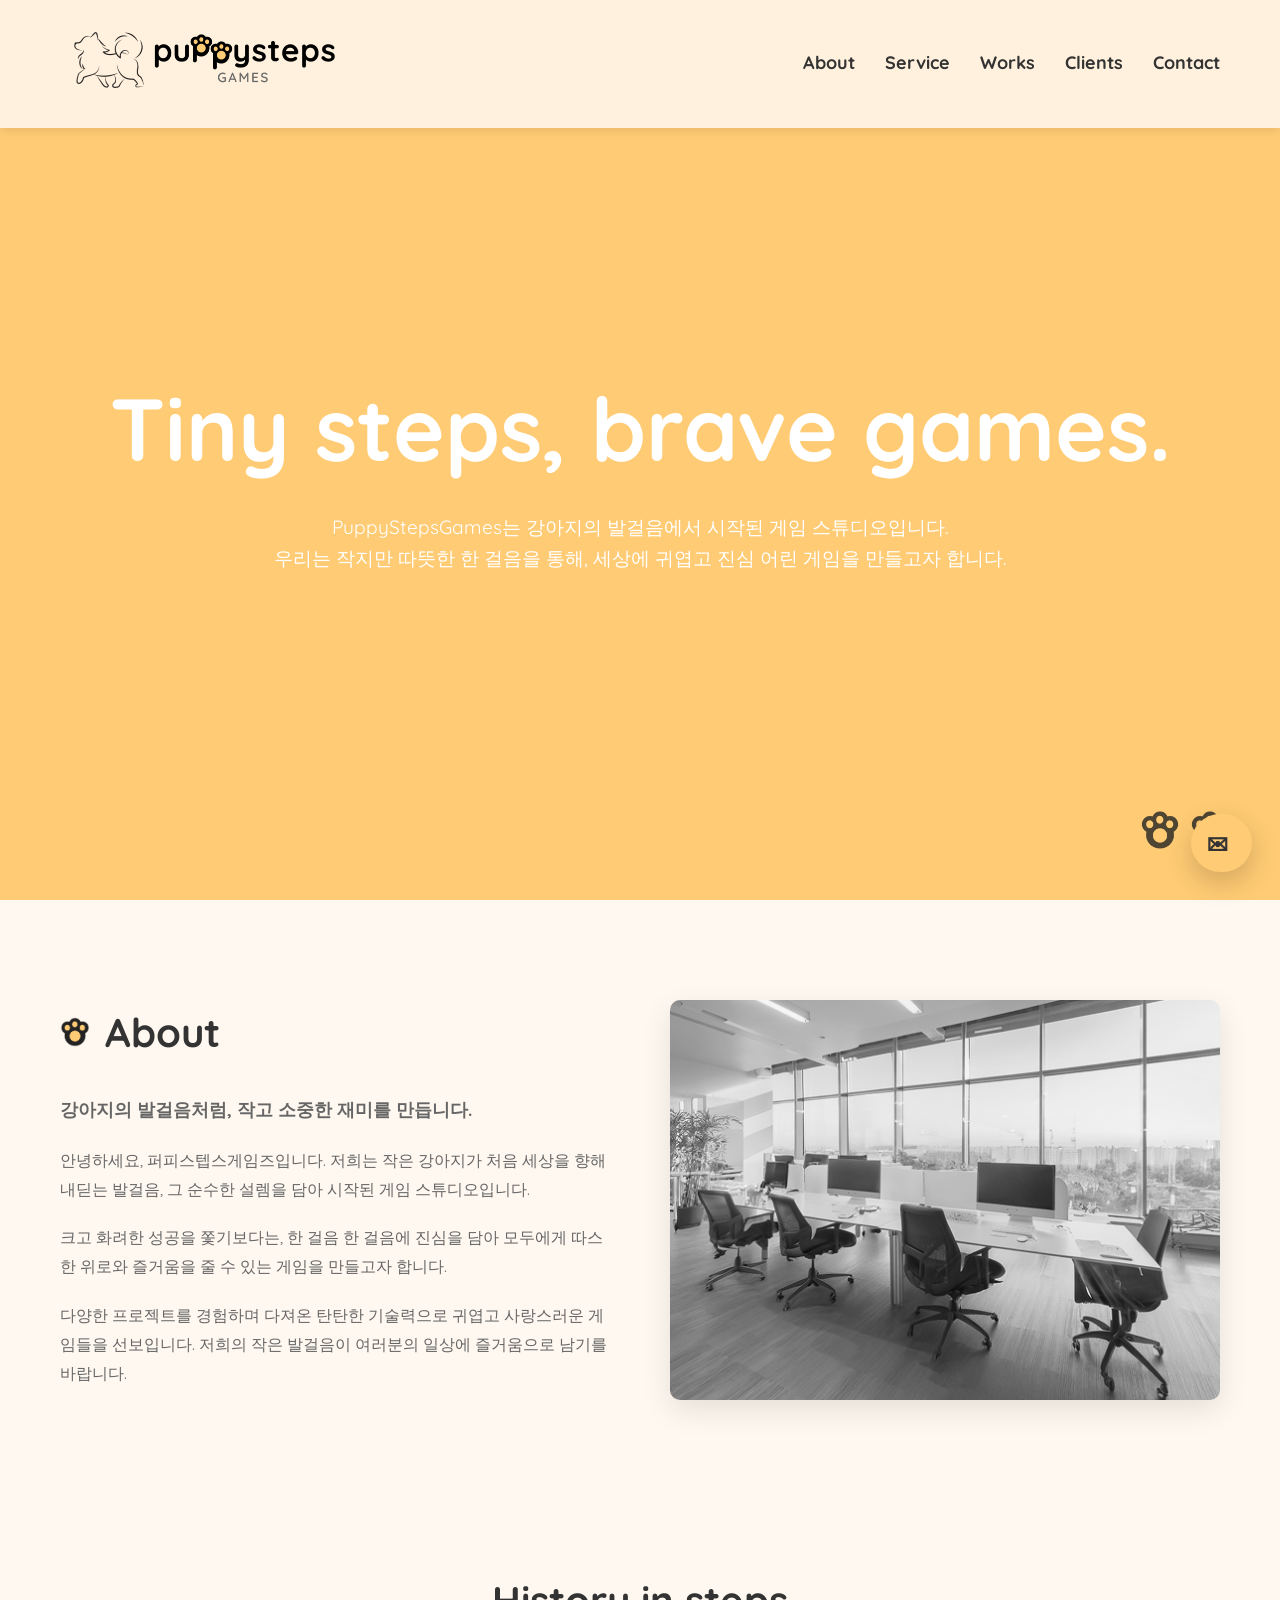
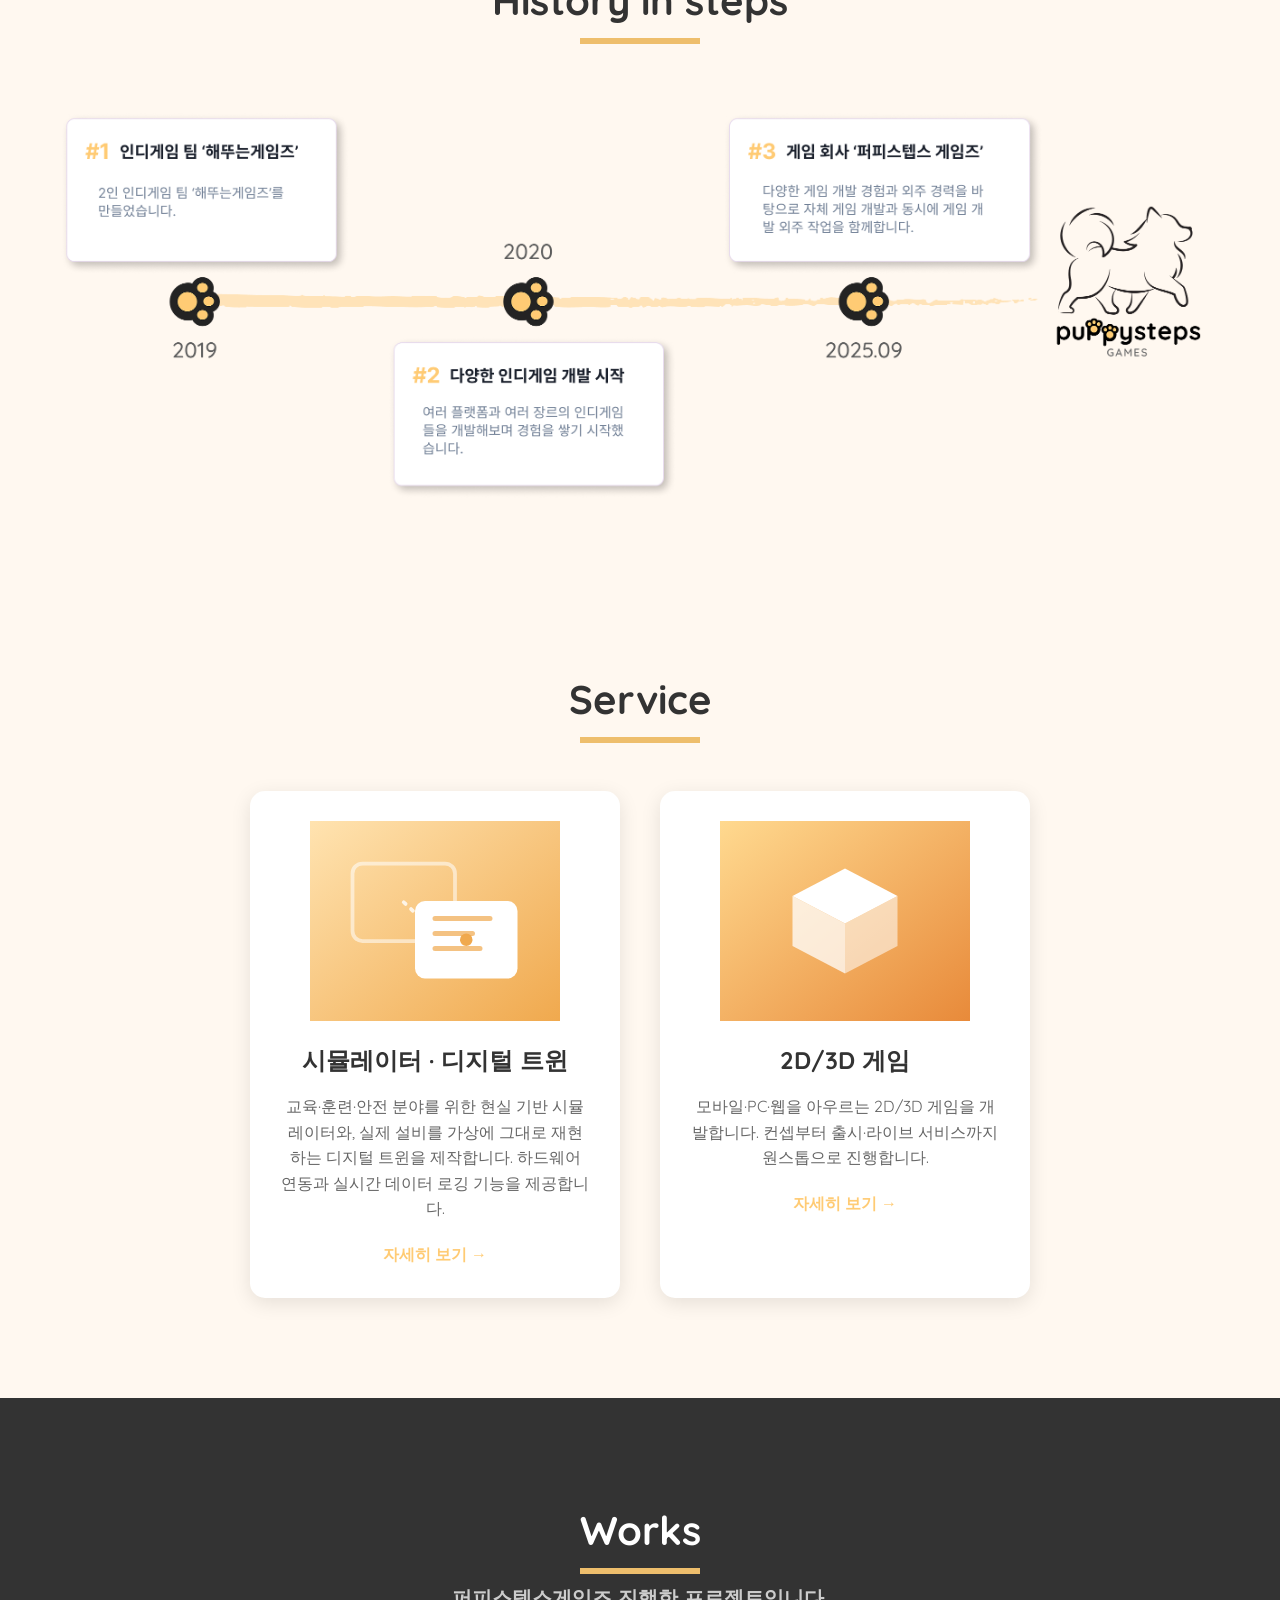
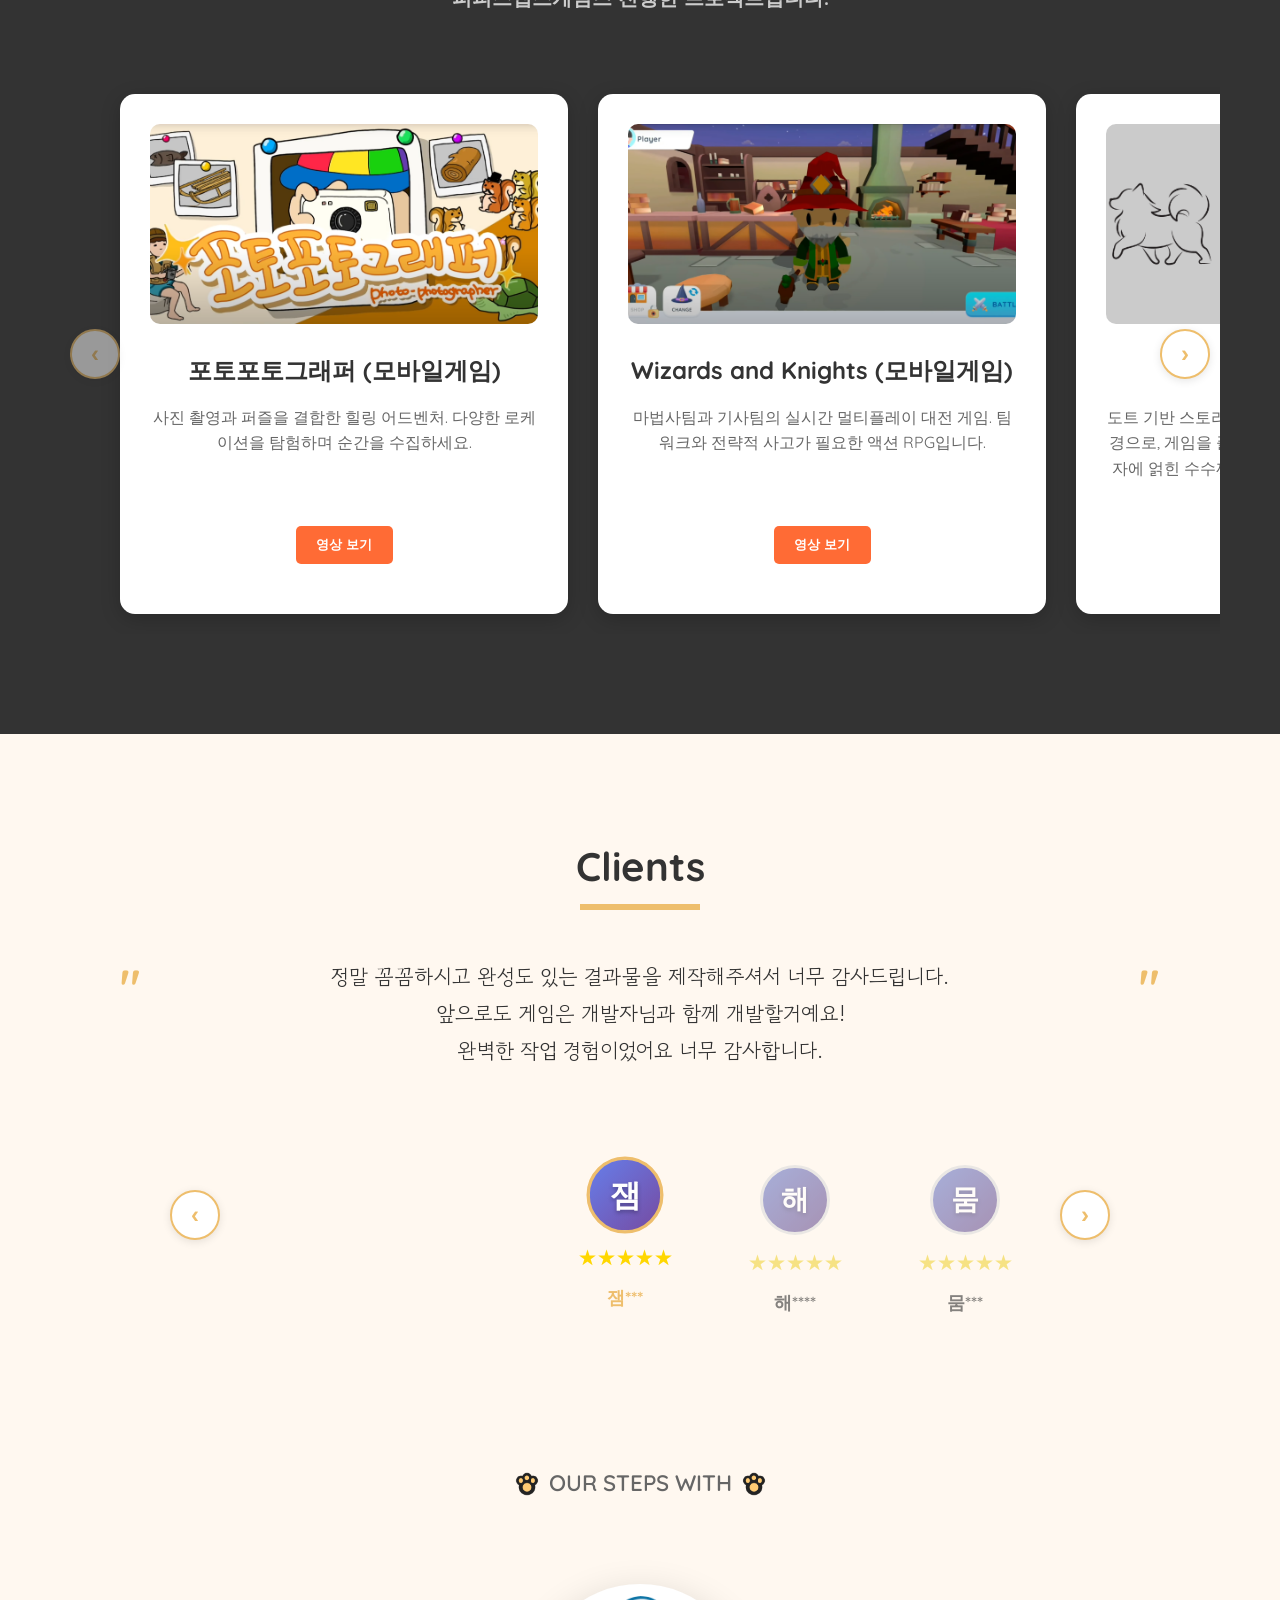
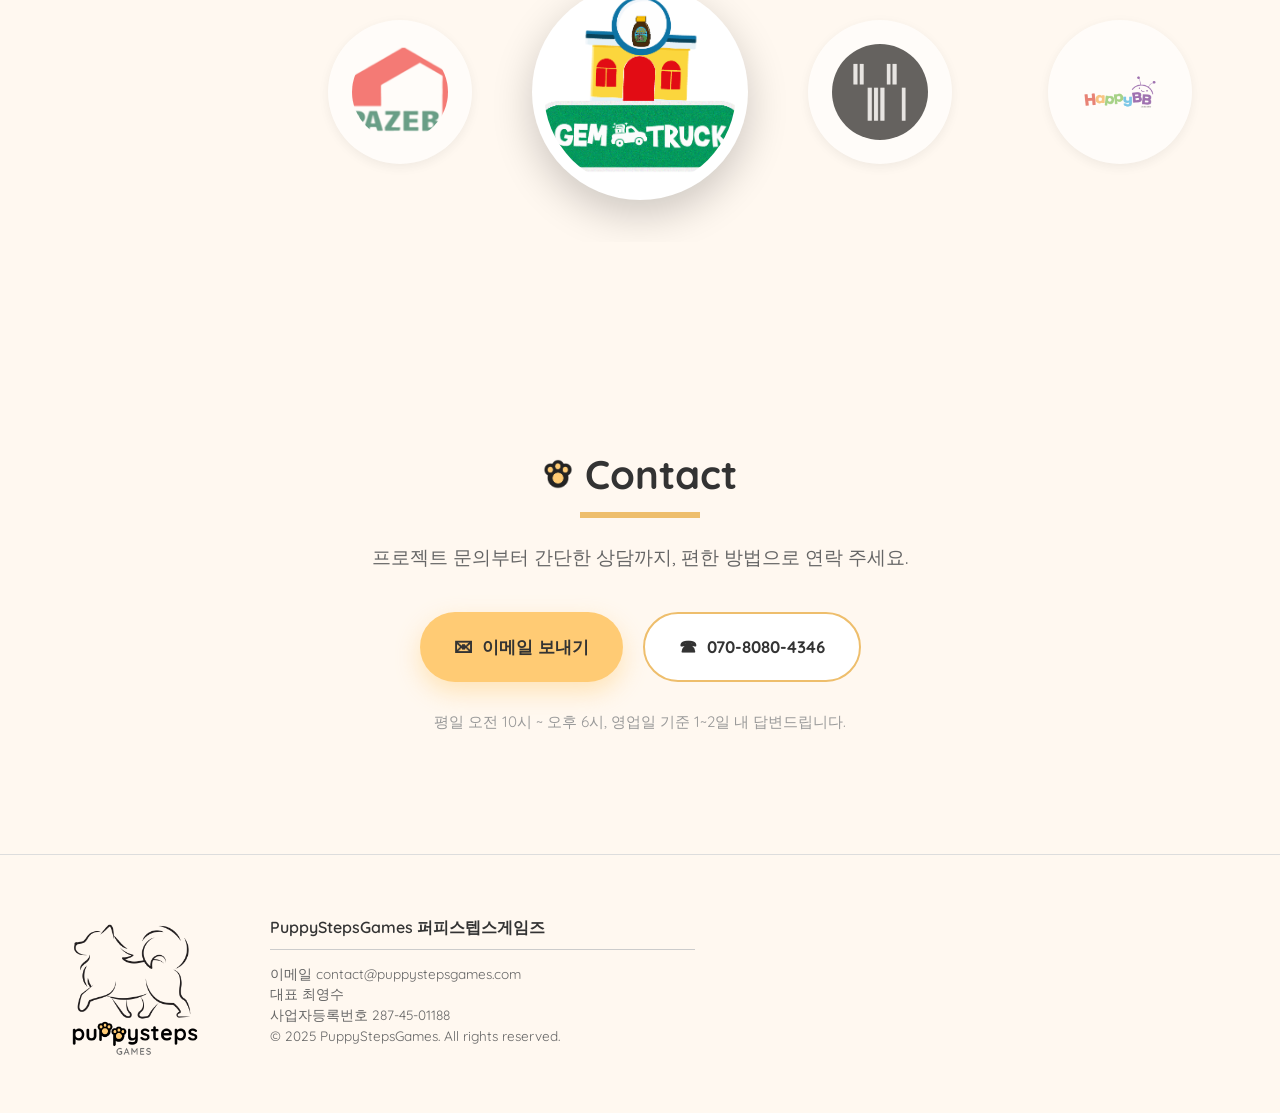
==== commit d73d5f97: "works 텍스트 수정" ====
--- a/index.html
+++ b/index.html
@@ -154,7 +154,7 @@
   <section id="works" class="news">
     <div class="news-container">
       <h2>Works</h2>
-      <p>퍼피스텝스게임즈에서 자체 제작한 게임입니다.</p>
+      <p>퍼피스텝스게임즈 진행한 프로젝트입니다.</p>
       
       <!-- Works 캐러셀 -->
       <div class="works-carousel">
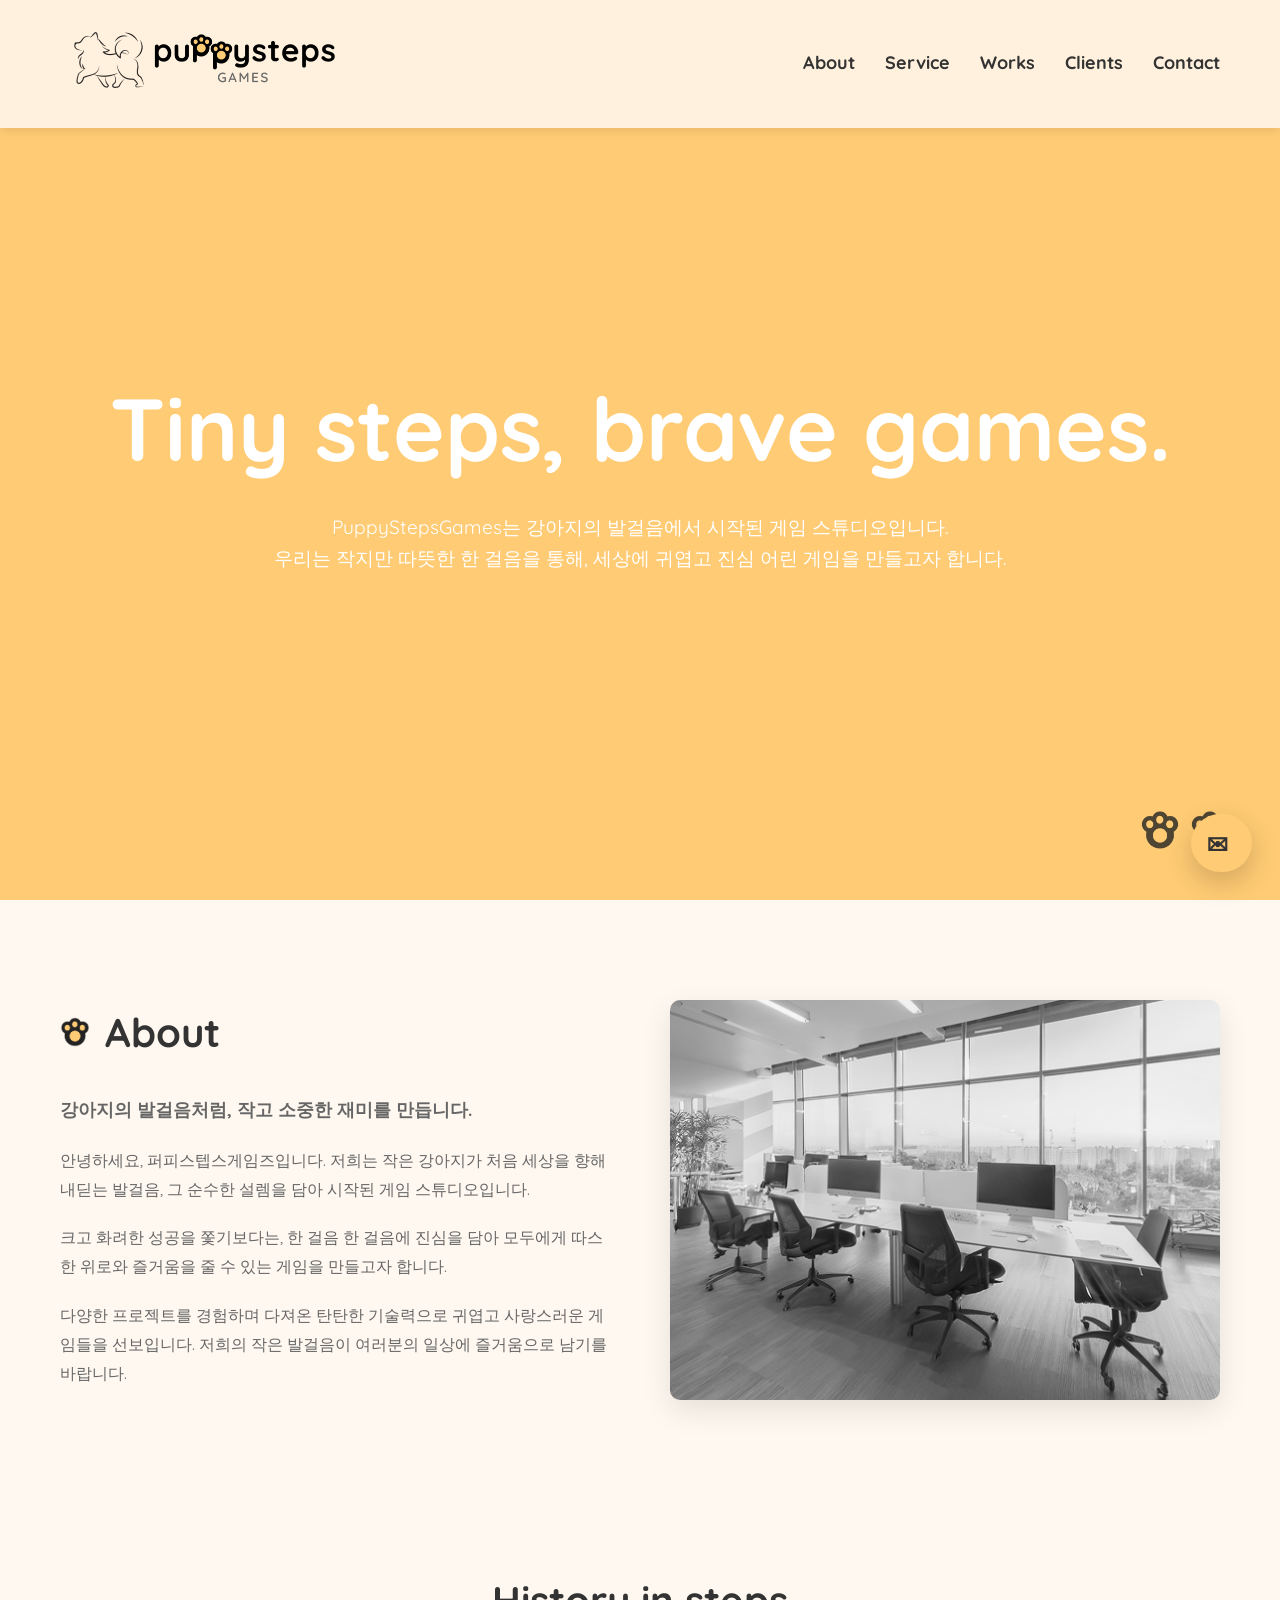
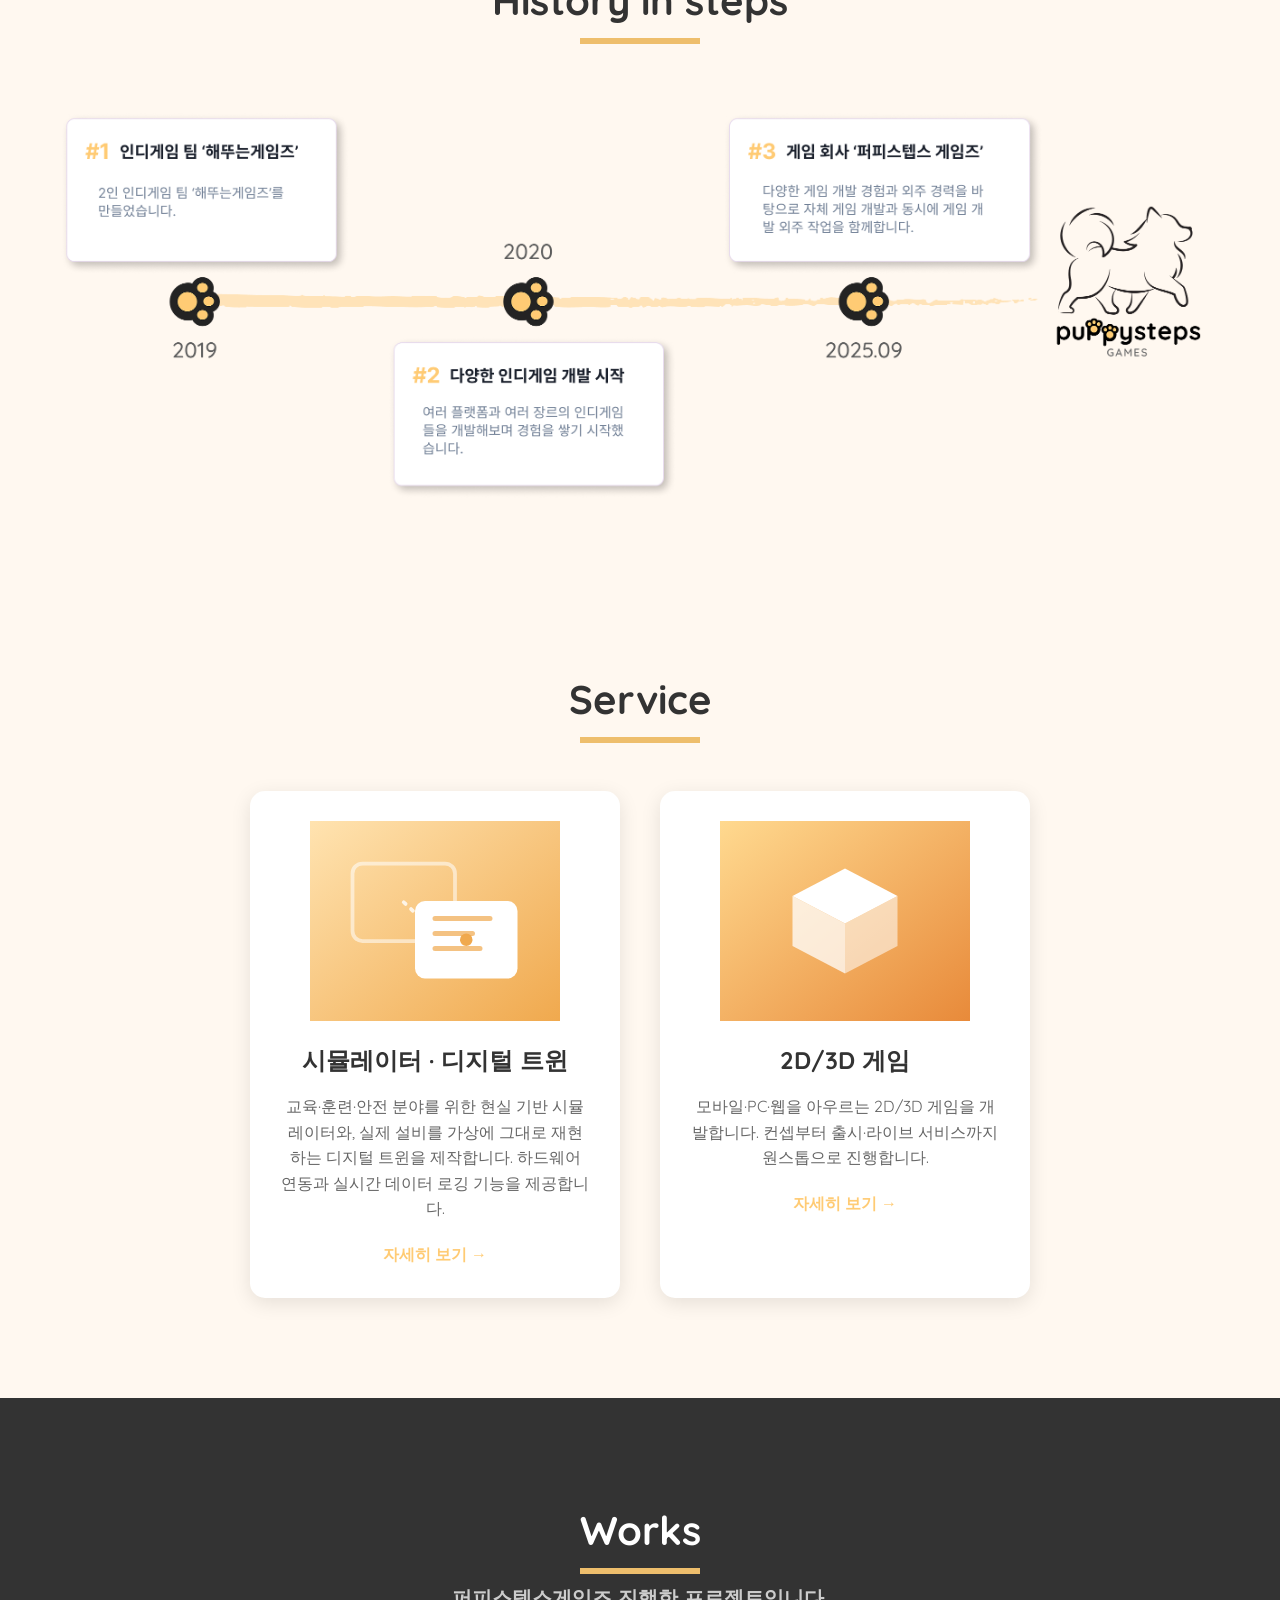
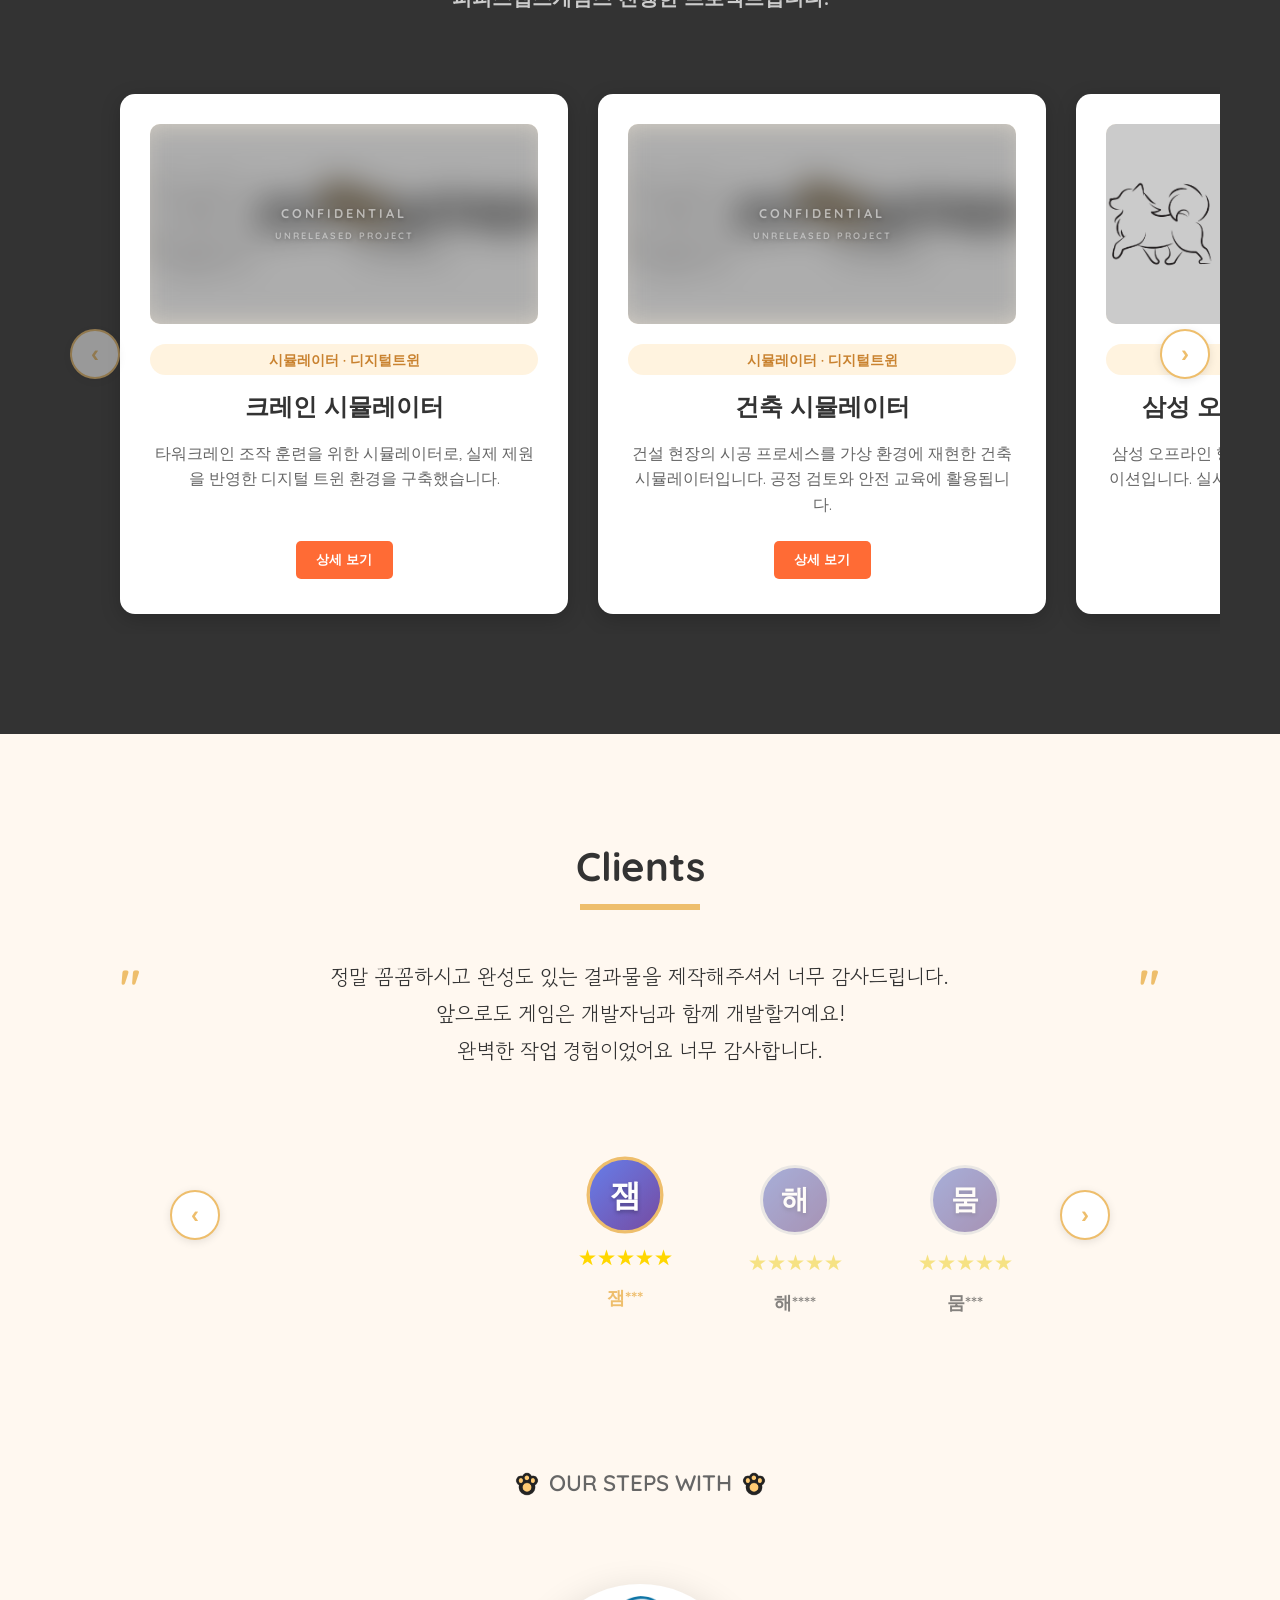
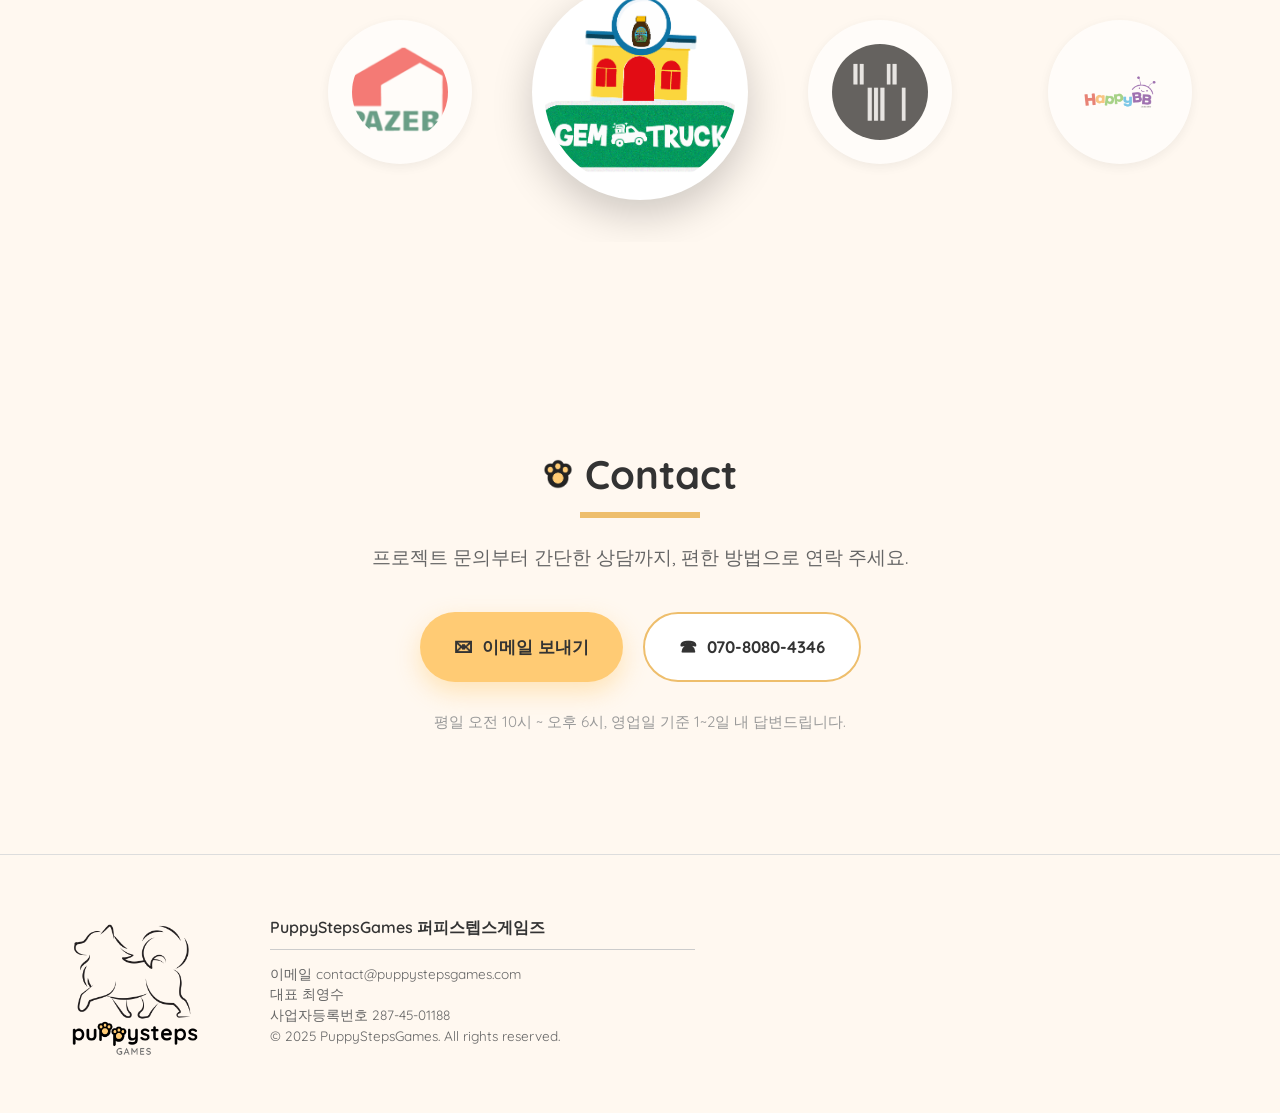
==== commit b673eda3: "홈페이지 works내용 업데이트" ====
--- a/index.html
+++ b/index.html
@@ -56,19 +56,153 @@
     </div>
   </div>
 
-  <div id="modal-game" class="modal" aria-hidden="true" role="dialog" aria-modal="true">
+  <!-- Works 상세 모달들 -->
+  <div id="modal-works1" class="modal" aria-hidden="true" role="dialog" aria-modal="true">
     <div class="modal-overlay" data-modal-close></div>
-    <div class="modal-dialog" role="document">
+    <div class="modal-dialog modal-dialog--work" role="document">
       <button class="modal-close" aria-label="닫기" data-modal-close>×</button>
-      <h3>2D/3D 게임</h3>
-      <p>아이디어 검증부터 라이브 운영까지, 플랫폼별 최적화와 콘텐츠 업데이트 파이프라인을 갖춘 2D/3D 게임 개발 서비스를 제공합니다.</p>
+      <span class="work-tag">시뮬레이터 · 디지털트윈</span>
+      <h3>크레인 시뮬레이터</h3>
+      <p>타워크레인 조작 훈련을 위한 시뮬레이터로, 실제 크레인 제원과 물리 특성을 반영한 디지털 트윈 환경을 구축했습니다. 고소·강풍 등 위험 상황을 안전하게 재현해 실습할 수 있습니다.</p>
+      <p class="work-confidential-note" data-work="works1">본 프로젝트는 현재 개발 및 공개 준비 중으로, 일부 이미지와 상세 정보의 공개가 제한되어 있습니다.</p>
+      <div class="work-photos">
+        <div class="work-photo" data-work="works1">
+          <img src="works/works1-detail1.jpg" alt="크레인 시뮬레이터 상세 이미지" onerror="handleWorkPhotoError(this)">
+          <div class="work-photo-lock">
+            <span class="work-photo-lock-line1">CONFIDENTIAL</span>
+            <span class="work-photo-lock-line2">UNRELEASED PROJECT</span>
+          </div>
+        </div>
+        <div class="work-photo" data-work="works1">
+          <img src="works/works1-detail2.jpg" alt="크레인 시뮬레이터 상세 이미지" onerror="handleWorkPhotoError(this)">
+          <div class="work-photo-lock">
+            <span class="work-photo-lock-line1">CONFIDENTIAL</span>
+            <span class="work-photo-lock-line2">UNRELEASED PROJECT</span>
+          </div>
+        </div>
+      </div>
+    </div>
+  </div>
+
+  <div id="modal-works2" class="modal" aria-hidden="true" role="dialog" aria-modal="true">
+    <div class="modal-overlay" data-modal-close></div>
+    <div class="modal-dialog modal-dialog--work" role="document">
+      <button class="modal-close" aria-label="닫기" data-modal-close>×</button>
+      <span class="work-tag">시뮬레이터 · 디지털트윈</span>
+      <h3>건축 시뮬레이터</h3>
+      <p>건설 현장의 시공 프로세스를 가상 환경에 그대로 재현한 건축 시뮬레이터입니다. 공정 검토, 안전 교육, 장비 운용 훈련 등 다양한 목적으로 활용할 수 있습니다.</p>
+      <p class="work-confidential-note" data-work="works2">본 프로젝트는 현재 개발 및 공개 준비 중으로, 일부 이미지와 상세 정보의 공개가 제한되어 있습니다.</p>
+      <div class="work-photos">
+        <div class="work-photo" data-work="works2">
+          <img src="works/works2-detail1.jpg" alt="건축 시뮬레이터 상세 이미지" onerror="handleWorkPhotoError(this)">
+          <div class="work-photo-lock">
+            <span class="work-photo-lock-line1">CONFIDENTIAL</span>
+            <span class="work-photo-lock-line2">UNRELEASED PROJECT</span>
+          </div>
+        </div>
+        <div class="work-photo" data-work="works2">
+          <img src="works/works2-detail2.jpg" alt="건축 시뮬레이터 상세 이미지" onerror="handleWorkPhotoError(this)">
+          <div class="work-photo-lock">
+            <span class="work-photo-lock-line1">CONFIDENTIAL</span>
+            <span class="work-photo-lock-line2">UNRELEASED PROJECT</span>
+          </div>
+        </div>
+      </div>
+    </div>
+  </div>
+
+  <div id="modal-works3" class="modal" aria-hidden="true" role="dialog" aria-modal="true">
+    <div class="modal-overlay" data-modal-close></div>
+    <div class="modal-dialog modal-dialog--work" role="document">
+      <button class="modal-close" aria-label="닫기" data-modal-close>×</button>
+      <span class="work-tag">교육용 앱</span>
+      <h3>삼성 오프라인 행사용 퀴즈 앱</h3>
+      <p>삼성 오프라인 행사 현장에서 사용된 참여형 퀴즈 애플리케이션입니다. 실시간 정답 집계와 참가자 랭킹, 이벤트 화면 연동 기능을 개발했습니다.</p>
+      <p class="work-confidential-note" data-work="works3">본 프로젝트는 현재 개발 및 공개 준비 중으로, 일부 이미지와 상세 정보의 공개가 제한되어 있습니다.</p>
+      <div class="work-photos">
+        <div class="work-photo" data-work="works3">
+          <img src="works/works3-detail1.jpg" alt="퀴즈 앱 상세 이미지" onerror="handleWorkPhotoError(this)">
+          <div class="work-photo-lock">
+            <span class="work-photo-lock-line1">CONFIDENTIAL</span>
+            <span class="work-photo-lock-line2">UNRELEASED PROJECT</span>
+          </div>
+        </div>
+      </div>
+    </div>
+  </div>
+
+  <div id="modal-works4" class="modal" aria-hidden="true" role="dialog" aria-modal="true">
+    <div class="modal-overlay" data-modal-close></div>
+    <div class="modal-dialog modal-dialog--work" role="document">
+      <button class="modal-close" aria-label="닫기" data-modal-close>×</button>
+      <span class="work-tag">교육용 앱</span>
+      <h3>교육용 게임 어플</h3>
+      <p>학습 콘텐츠를 게임 형태로 풀어낸 교육용 애플리케이션입니다. 놀이를 통해 자연스럽게 학습 효과를 높이는 데 초점을 맞춰 기획·개발했습니다.</p>
+      <p class="work-confidential-note" data-work="works4">본 프로젝트는 현재 개발 및 공개 준비 중으로, 일부 이미지와 상세 정보의 공개가 제한되어 있습니다.</p>
+      <div class="work-photos">
+        <div class="work-photo" data-work="works4">
+          <img src="works/works4-detail1.jpg" alt="교육용 게임 어플 상세 이미지" onerror="handleWorkPhotoError(this)">
+          <div class="work-photo-lock">
+            <span class="work-photo-lock-line1">CONFIDENTIAL</span>
+            <span class="work-photo-lock-line2">UNRELEASED PROJECT</span>
+          </div>
+        </div>
+      </div>
+    </div>
+  </div>
+
+  <div id="modal-works5" class="modal" aria-hidden="true" role="dialog" aria-modal="true">
+    <div class="modal-overlay" data-modal-close></div>
+    <div class="modal-dialog modal-dialog--work" role="document">
+      <button class="modal-close" aria-label="닫기" data-modal-close>×</button>
+      <span class="work-tag">모바일 캐주얼 게임</span>
+      <h3>리듬 · 퍼즐 · 타이쿤 게임</h3>
+      <p>리듬게임, 매치 퍼즐게임, 방치형 타이쿤게임 등 다양한 장르의 모바일 캐주얼 게임을 개발했습니다.</p>
       <ul class="modal-list">
-        <li>모바일·PC·웹(웹GL) 동시 개발</li>
-        <li>아트 파이프라인 및 빌드 자동화</li>
-        <li>운영 지표 기반 밸런싱·이벤트 설계</li>
+        <li>리듬게임 - 비트에 맞춰 즐기는 캐주얼 리듬게임</li>
+        <li>퍼즐게임 - 애니팡류의 매치 퍼즐게임</li>
+        <li>타이쿤게임 - 슈의라면 게임류의 방치형 타이쿤게임</li>
       </ul>
+      <p class="work-confidential-note" data-work="works5">본 프로젝트는 현재 개발 및 공개 준비 중으로, 일부 이미지와 상세 정보의 공개가 제한되어 있습니다.</p>
+      <div class="work-photos">
+        <div class="work-photo" data-work="works5">
+          <img src="works/works5-detail1.jpg" alt="모바일 캐주얼 게임 상세 이미지" onerror="handleWorkPhotoError(this)">
+          <div class="work-photo-lock">
+            <span class="work-photo-lock-line1">CONFIDENTIAL</span>
+            <span class="work-photo-lock-line2">UNRELEASED PROJECT</span>
+          </div>
+        </div>
+        <div class="work-photo" data-work="works5">
+          <img src="works/works5-detail2.jpg" alt="모바일 캐주얼 게임 상세 이미지" onerror="handleWorkPhotoError(this)">
+          <div class="work-photo-lock">
+            <span class="work-photo-lock-line1">CONFIDENTIAL</span>
+            <span class="work-photo-lock-line2">UNRELEASED PROJECT</span>
+          </div>
+        </div>
+      </div>
     </div>
   </div>
+
+  <div id="modal-works6" class="modal" aria-hidden="true" role="dialog" aria-modal="true">
+    <div class="modal-overlay" data-modal-close></div>
+    <div class="modal-dialog modal-dialog--work" role="document">
+      <button class="modal-close" aria-label="닫기" data-modal-close>×</button>
+      <span class="work-tag">자체 개발</span>
+      <h3>자체 개발중인 게임</h3>
+      <p>퍼피스텝스게임즈가 자체 기획·개발 중인 신작입니다. 공개 준비 중이니 조금만 기다려주세요.</p>
+      <p class="work-confidential-note" data-work="works6">본 프로젝트는 현재 개발 및 공개 준비 중으로, 일부 이미지와 상세 정보의 공개가 제한되어 있습니다.</p>
+      <div class="work-photos">
+        <div class="work-photo" data-work="works6">
+          <img src="works/works6-detail1.jpg" alt="자체 개발중인 게임 상세 이미지" onerror="handleWorkPhotoError(this)">
+          <div class="work-photo-lock">
+            <span class="work-photo-lock-line1">CONFIDENTIAL</span>
+            <span class="work-photo-lock-line2">UNRELEASED PROJECT</span>
+          </div>
+        </div>
+      </div>
+    </div>
+  </div>
+
 
   <!-- About 섹션 -->
   <section id="about" class="about">
@@ -161,45 +295,83 @@
         <button class="works-carousel-arrow works-carousel-prev" aria-label="이전">‹</button>
         <div class="works-carousel-track">
         <div class="news-card">
-          <div class="news-image">
-            <img src="Works1.png" alt="작품 썸네일">
-          </div>
-          <h3>포토포토그래퍼 (모바일게임)</h3>
-          <p>사진 촬영과 퍼즐을 결합한 힐링 어드벤처. 다양한 로케이션을 탐험하며 순간을 수집하세요.</p>
-          <button onclick="window.open('https://www.youtube.com/watch?v=_w_-lsVcmpM','_blank')">영상 보기</button>
+          <div class="news-image" data-work="works1">
+            <img src="works/works1-thumb.jpg" alt="크레인 시뮬레이터 썸네일" onerror="this.onerror=null;this.src='Worksempty.png'">
+            <div class="news-image-lock">
+              <span class="news-image-lock-line1">CONFIDENTIAL</span>
+              <span class="news-image-lock-line2">UNRELEASED PROJECT</span>
+            </div>
+          </div>
+          <span class="work-tag">시뮬레이터 · 디지털트윈</span>
+          <h3>크레인 시뮬레이터</h3>
+          <p>타워크레인 조작 훈련을 위한 시뮬레이터로, 실제 제원을 반영한 디지털 트윈 환경을 구축했습니다.</p>
+          <button class="open-modal" data-modal="#modal-works1">상세 보기</button>
         </div>
         <div class="news-card">
-          <div class="news-image">
-            <img src="Works2.png" alt="작품 썸네일">
-          </div>
-          <h3>Wizards and Knights (모바일게임)</h3>
-          <p>마법사팀과 기사팀의 실시간 멀티플레이 대전 게임. 팀워크와 전략적 사고가 필요한 액션 RPG입니다.</p>
-          <button onclick="window.open('https://www.youtube.com/watch?v=zjqmfqZdSvQ','_blank')">영상 보기</button>
-        </div>
-          <div class="news-card">
-            <div class="news-image">
-              <img src="Worksempty.png" alt="작품 썸네일">
-            </div>
-            <h3>NPC (PC게임)</h3>
-            <p>도트 기반 스토리 PC 게임입니다. 가까운 미래시점을 배경으로, 게임을 플레이하다가 의문의 죽음을 맞은 한 남자에 얽힌 수수께끼를 풀어나가는 미스테리 추리 게임입니다.</p>
-            <button onclick="window.open('https://www.youtube.com/watch?v=HInUm1h_87I&t=374s','_blank')">영상 보기</button>
-          </div>
-          <div class="news-card">
-            <div class="news-image">
-              <img src="Worksempty.png" alt="작품 썸네일">
-            </div>
-            <h3>지우개전쟁 (모바일게임)</h3>
-            <p>2000년대 초등학교를 배경으로 한 추억의 게임. 지우개똥으로 전함을 만들고, 책상 위에서 아기자기한 전투를 벌이는 게임입니다.</p>
-            <button onclick="window.open('https://www.youtube.com/watch?v=7s9jNbn3vv4','_blank')">영상 보기</button>
-          </div>
-          <div class="news-card">
-            <div class="news-image">
-              <img src="Worksempty.png" alt="작품 썸네일">
-            </div>
-            <h3>밀씨 드랍 (Seed drop) (PC게임)</h3>
-            <p>지구 밖에서 밀씨를 떨어트려 바늘위에 꽂는 기상천외한 미션의 게임. - 제작중</p>
-            <button onclick="alert('제작중입니다. 곧 공개될 예정입니다.')">공개예정</button>
-          </div>
+          <div class="news-image" data-work="works2">
+            <img src="works/works2-thumb.jpg" alt="건축 시뮬레이터 썸네일" onerror="this.onerror=null;this.src='Worksempty.png'">
+            <div class="news-image-lock">
+              <span class="news-image-lock-line1">CONFIDENTIAL</span>
+              <span class="news-image-lock-line2">UNRELEASED PROJECT</span>
+            </div>
+          </div>
+          <span class="work-tag">시뮬레이터 · 디지털트윈</span>
+          <h3>건축 시뮬레이터</h3>
+          <p>건설 현장의 시공 프로세스를 가상 환경에 재현한 건축 시뮬레이터입니다. 공정 검토와 안전 교육에 활용됩니다.</p>
+          <button class="open-modal" data-modal="#modal-works2">상세 보기</button>
+        </div>
+        <div class="news-card">
+          <div class="news-image" data-work="works3">
+            <img src="works/works3-thumb.jpg" alt="퀴즈 앱 썸네일" onerror="this.onerror=null;this.src='Worksempty.png'">
+            <div class="news-image-lock">
+              <span class="news-image-lock-line1">CONFIDENTIAL</span>
+              <span class="news-image-lock-line2">UNRELEASED PROJECT</span>
+            </div>
+          </div>
+          <span class="work-tag">이벤트 앱</span>
+          <h3>삼성 오프라인 행사용 퀴즈 앱</h3>
+          <p>삼성 오프라인 행사에서 사용된 참여형 퀴즈 애플리케이션입니다. 실시간 정답 집계와 이벤트 연동 기능을 개발했습니다.</p>
+          <button class="open-modal" data-modal="#modal-works3">상세 보기</button>
+        </div>
+        <div class="news-card">
+          <div class="news-image" data-work="works4">
+            <img src="works/works4-thumb.jpg" alt="교육용 게임 어플 썸네일" onerror="this.onerror=null;this.src='Worksempty.png'">
+            <div class="news-image-lock">
+              <span class="news-image-lock-line1">CONFIDENTIAL</span>
+              <span class="news-image-lock-line2">UNRELEASED PROJECT</span>
+            </div>
+          </div>
+          <span class="work-tag">교육용 앱</span>
+          <h3>교육용 게임 어플</h3>
+          <p>학습 콘텐츠를 게임 형태로 풀어낸 교육용 애플리케이션입니다. 놀이를 통해 학습 효과를 높이는 데 초점을 맞췄습니다.</p>
+          <button class="open-modal" data-modal="#modal-works4">상세 보기</button>
+        </div>
+        <div class="news-card">
+          <div class="news-image" data-work="works5">
+            <img src="works/works5-thumb.jpg" alt="모바일 캐주얼 게임 썸네일" onerror="this.onerror=null;this.src='Worksempty.png'">
+            <div class="news-image-lock">
+              <span class="news-image-lock-line1">CONFIDENTIAL</span>
+              <span class="news-image-lock-line2">UNRELEASED PROJECT</span>
+            </div>
+          </div>
+          <span class="work-tag">모바일 캐주얼 게임</span>
+          <h3>리듬 · 퍼즐 · 타이쿤 게임</h3>
+          <p>리듬게임, 매치 퍼즐게임(애니팡류), 방치형 타이쿤게임(슈의라면류) 등 다양한 장르의 모바일 캐주얼 게임을 개발했습니다.</p>
+          <button class="open-modal" data-modal="#modal-works5">상세 보기</button>
+        </div>
+        <div class="news-card">
+          <div class="news-image" data-work="works6">
+            <img src="works/works6-thumb.jpg" alt="자체 개발중인 게임 썸네일" onerror="this.onerror=null;this.src='Worksempty.png'">
+            <div class="news-image-lock">
+              <span class="news-image-lock-line1">CONFIDENTIAL</span>
+              <span class="news-image-lock-line2">UNRELEASED PROJECT</span>
+            </div>
+          </div>
+          <span class="work-tag">자체 개발</span>
+          <h3>자체 개발중인 게임</h3>
+          <p>퍼피스텝스게임즈가 자체 기획·개발 중인 신작입니다. 공개 준비 중이니 조금만 기다려주세요.</p>
+          <button class="open-modal" data-modal="#modal-works6">상세 보기</button>
+        </div>
         </div>
         <button class="works-carousel-arrow works-carousel-next" aria-label="다음">›</button>
       </div>
@@ -381,6 +553,46 @@
   </footer>
 
   <script>
+    (function() {
+      // ============================================================
+      // Works 공개/비공개 설정 — 여기 값만 바꾸면 썸네일 + 상세사진 +
+      // 안내문구가 프로젝트 단위로 한번에 전환됩니다.
+      // true  = 공개 (블러/워터마크 없이 정상 표시)
+      // false = 비공개 (블러 처리 + CONFIDENTIAL 워터마크 + 안내문구 표시)
+      // ============================================================
+      var workVisibility = {
+        works1: false,  // 크레인 시뮬레이터
+        works2: false,  // 건축 시뮬레이터
+        works3: true,   // 삼성 오프라인 행사용 퀴즈 앱
+        works4: true,   // 교육용 게임 어플
+        works5: true,   // 리듬·퍼즐·타이쿤 게임
+        works6: false   // 자체 개발중인 게임
+      };
+      // ============================================================
+
+      Object.keys(workVisibility).forEach(function(key) {
+        var isPublic = workVisibility[key];
+        var els = document.querySelectorAll('[data-work="' + key + '"]');
+        els.forEach(function(el) {
+          if (el.classList.contains('news-image')) {
+            el.classList.toggle('news-image--private', !isPublic);
+          }
+          if (el.classList.contains('work-photo')) {
+            el.classList.toggle('work-photo--private', !isPublic);
+          }
+          if (el.classList.contains('work-confidential-note')) {
+            el.style.display = isPublic ? 'none' : '';
+          }
+        });
+      });
+
+      // 상세사진 파일이 없으면 공개/비공개 상관없이 사진 칸 자체를 통째로 숨김
+      window.handleWorkPhotoError = function(img) {
+        var box = img.closest('.work-photo');
+        if (box) box.style.display = 'none';
+      };
+    })();
+
     (function() {
       var openButtons = document.querySelectorAll('.open-modal');
       var activeModal = null;
--- a/style.css
+++ b/style.css
@@ -580,12 +580,33 @@
   box-shadow: 0 5px 20px rgba(0,0,0,0.2);
 }
 
-.news-image img {
+.news-image {
+  position: relative;
   width: 100%;
   height: 200px;
+  border-radius: 10px;
+  overflow: hidden;
+  margin-bottom: 20px;
+  background: #fff3df;
+}
+
+.news-image img {
+  position: absolute;
+  inset: 0;
+  width: 100%;
+  height: 100%;
   object-fit: cover;
-  border-radius: 10px;
-  margin-bottom: 20px;
+}
+
+.work-tag {
+  display: inline-block;
+  padding: 5px 14px;
+  border-radius: 50px;
+  background: #fff3df;
+  color: #c9822f;
+  font-size: 0.85rem;
+  font-weight: 700;
+  margin-bottom: 12px;
 }
 
 .news-card h3 {
@@ -610,6 +631,101 @@
   border-radius: 5px;
   font-weight: 600;
   cursor: pointer;
+}
+
+/* Works 상세 모달 내부 사진 그리드 */
+.modal-dialog--work {
+  max-width: 640px;
+}
+
+.work-photos {
+  display: grid;
+  grid-template-columns: repeat(2, 1fr);
+  gap: 14px;
+  margin-top: 18px;
+}
+
+@media (max-width: 420px) {
+  .work-photos {
+    grid-template-columns: 1fr;
+  }
+}
+
+.work-photo {
+  position: relative;
+  width: 100%;
+  aspect-ratio: 4 / 3;
+  border-radius: 10px;
+  overflow: hidden;
+  background: #fff3df;
+}
+
+.work-photo img {
+  position: absolute;
+  inset: 0;
+  width: 100%;
+  height: 100%;
+  object-fit: cover;
+  transition: filter 0.3s ease;
+}
+
+.work-photo-lock,
+.news-image-lock {
+  position: absolute;
+  inset: 0;
+  display: none;
+  flex-direction: column;
+  align-items: center;
+  justify-content: center;
+  gap: 6px;
+  text-align: center;
+  pointer-events: none;
+}
+
+.work-photo-lock-line1,
+.news-image-lock-line1 {
+  font-size: 1.05rem;
+  font-weight: 800;
+  letter-spacing: 4px;
+  color: rgba(255, 255, 255, 0.55);
+  text-shadow: 0 1px 4px rgba(0, 0, 0, 0.25);
+}
+
+.work-photo-lock-line2,
+.news-image-lock-line2 {
+  font-size: 0.72rem;
+  font-weight: 700;
+  letter-spacing: 2px;
+  color: rgba(255, 255, 255, 0.45);
+  text-shadow: 0 1px 4px rgba(0, 0, 0, 0.25);
+}
+
+.news-image-lock-line1 {
+  font-size: 0.8rem;
+  letter-spacing: 3px;
+}
+
+.news-image-lock-line2 {
+  font-size: 0.58rem;
+}
+
+/* 보안 비공개 처리: 이 클래스를 지우면 공개, 붙이면 블러+워터마크 처리됨 */
+.work-photo--private img,
+.news-image--private img {
+  filter: blur(16px) brightness(0.85);
+  transform: scale(1.1);
+}
+
+.work-photo--private .work-photo-lock,
+.news-image--private .news-image-lock {
+  display: flex;
+}
+
+.work-confidential-note {
+  font-size: 0.85rem;
+  color: #999;
+  margin-top: -6px;
+  margin-bottom: 18px;
 }
 
 /* Works 캐러셀 */
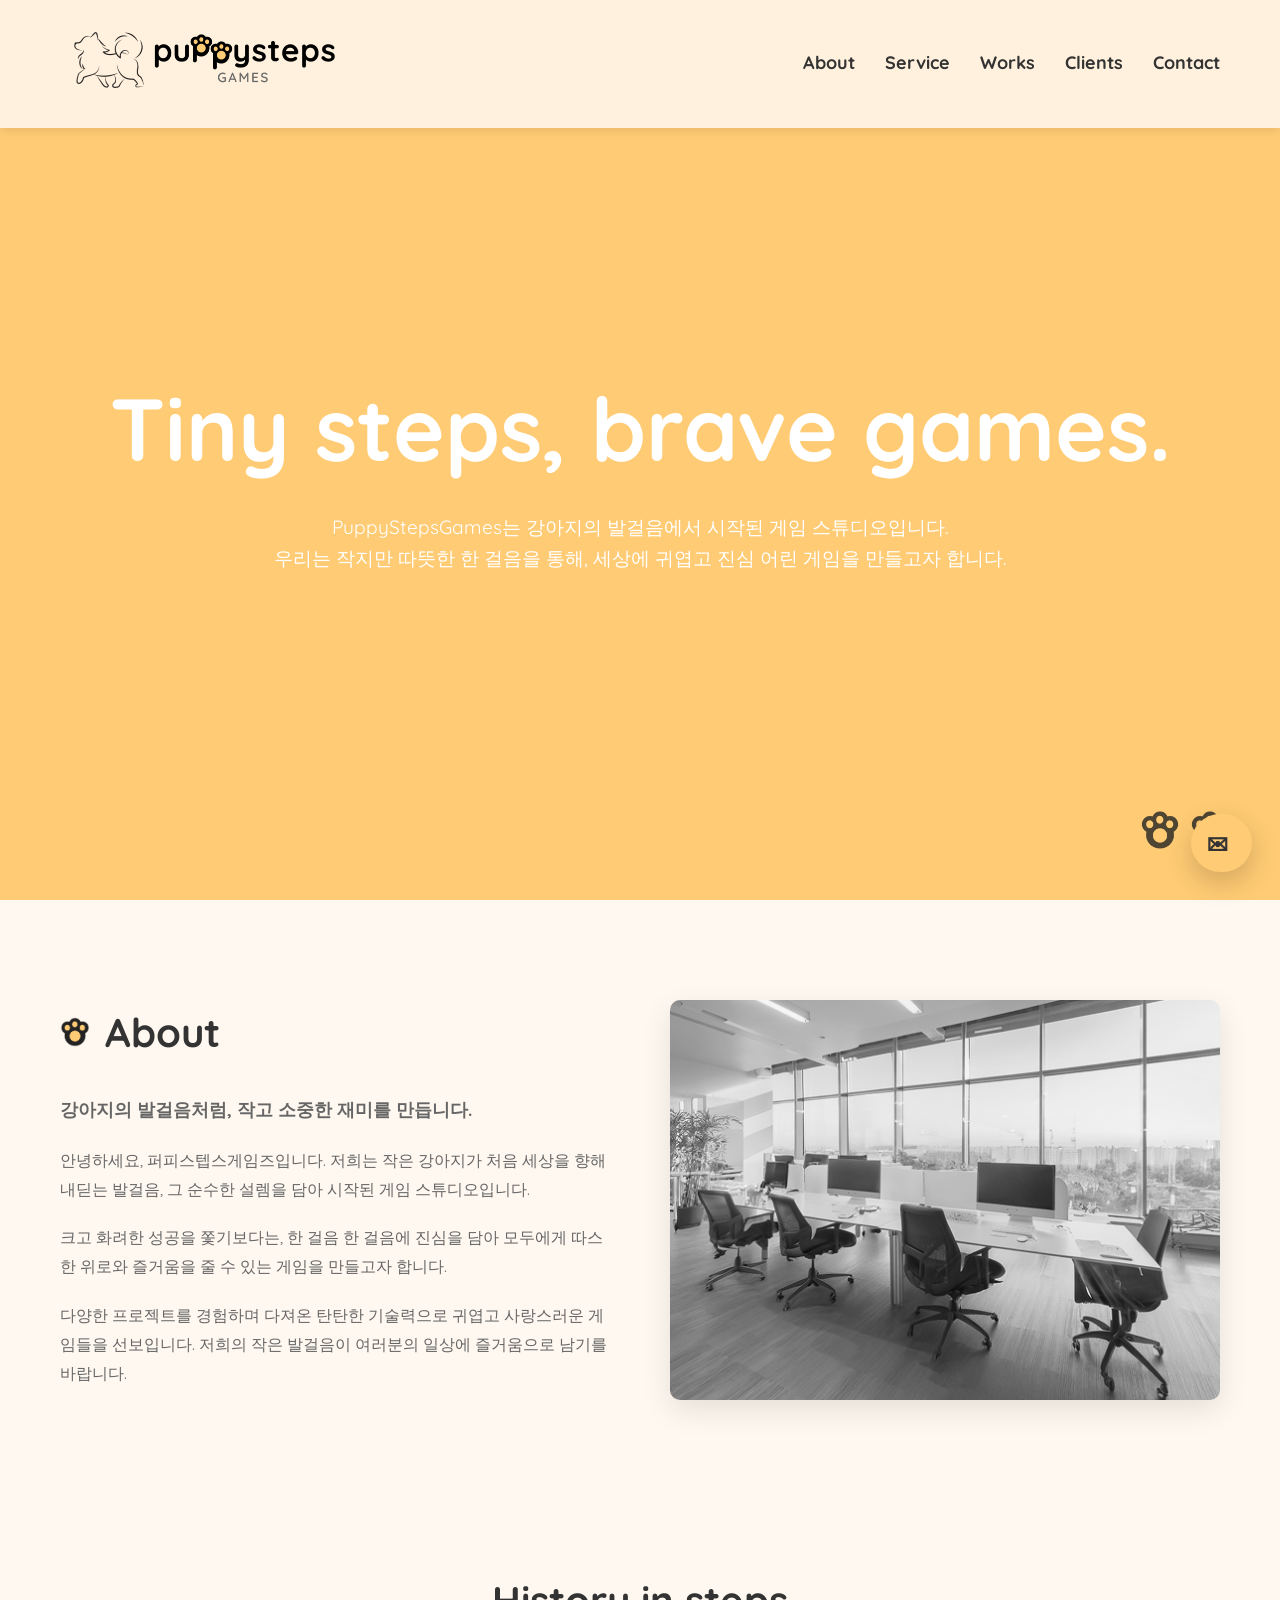
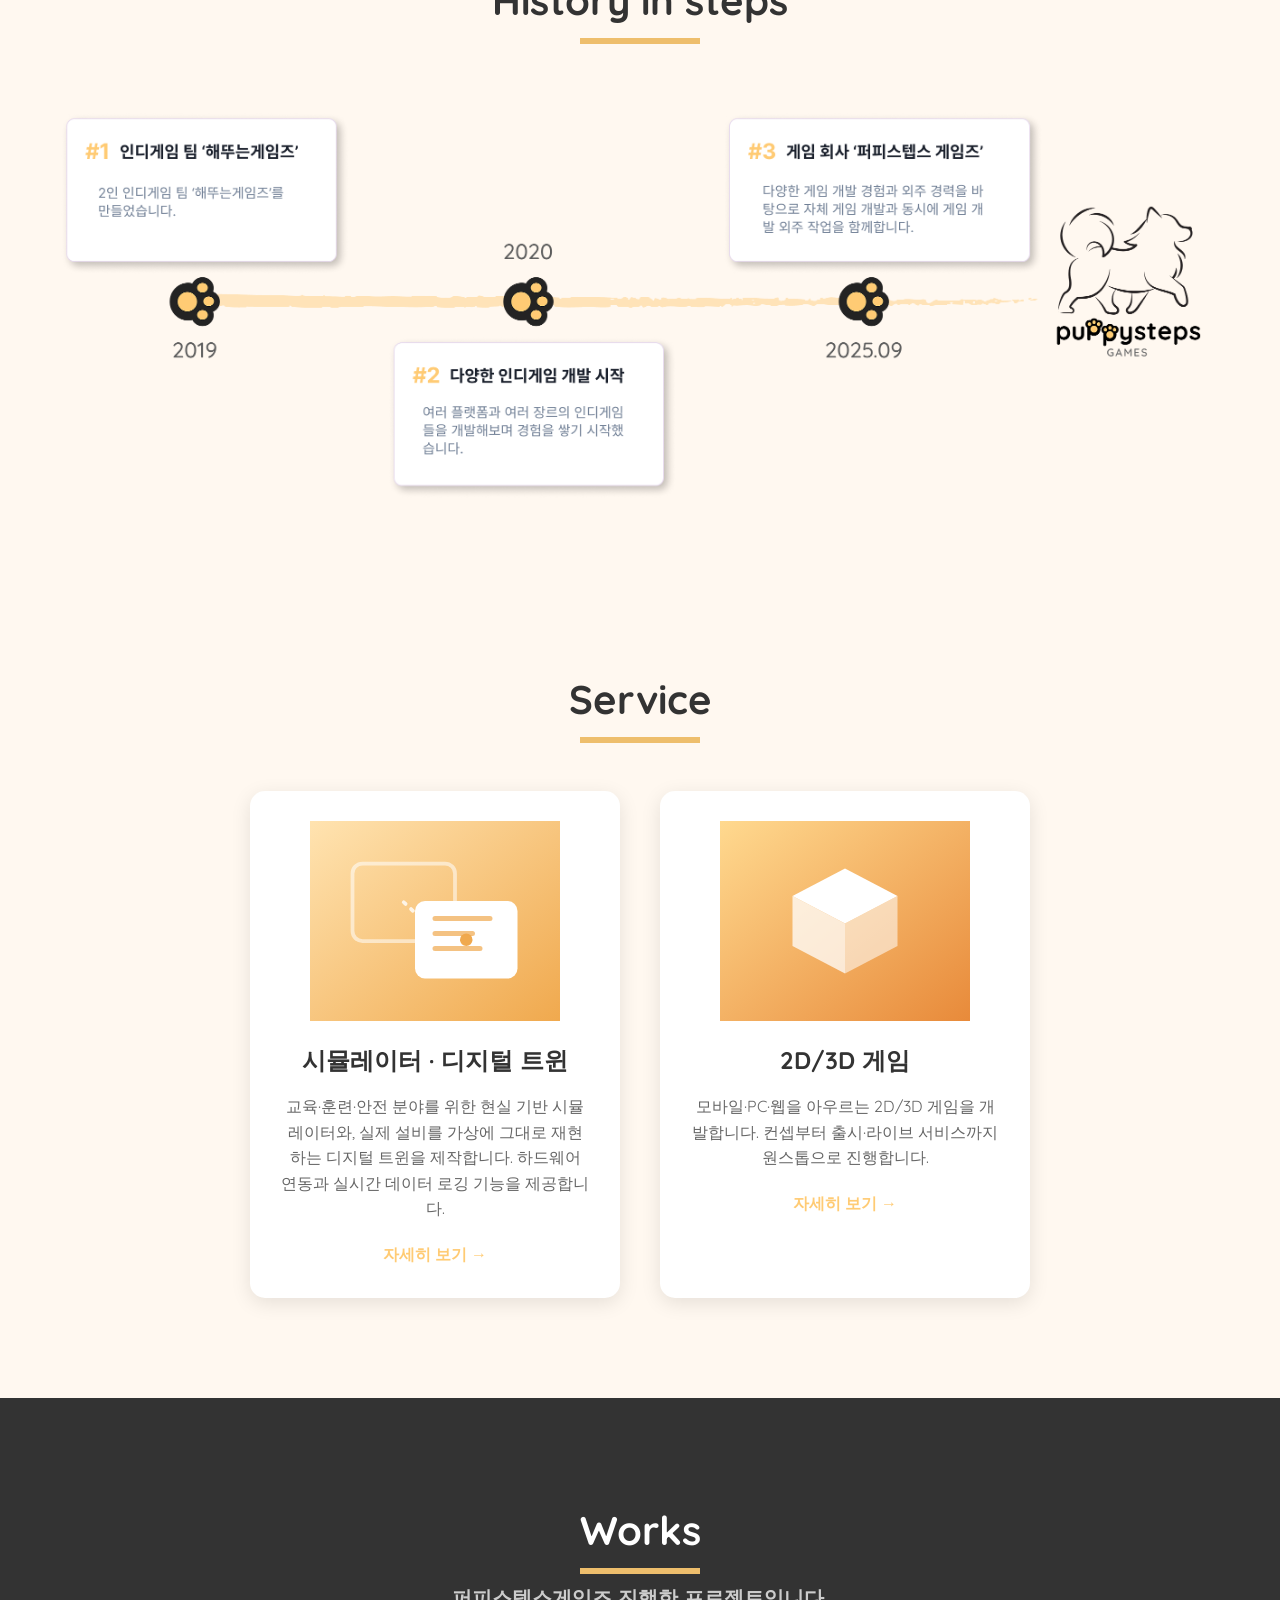
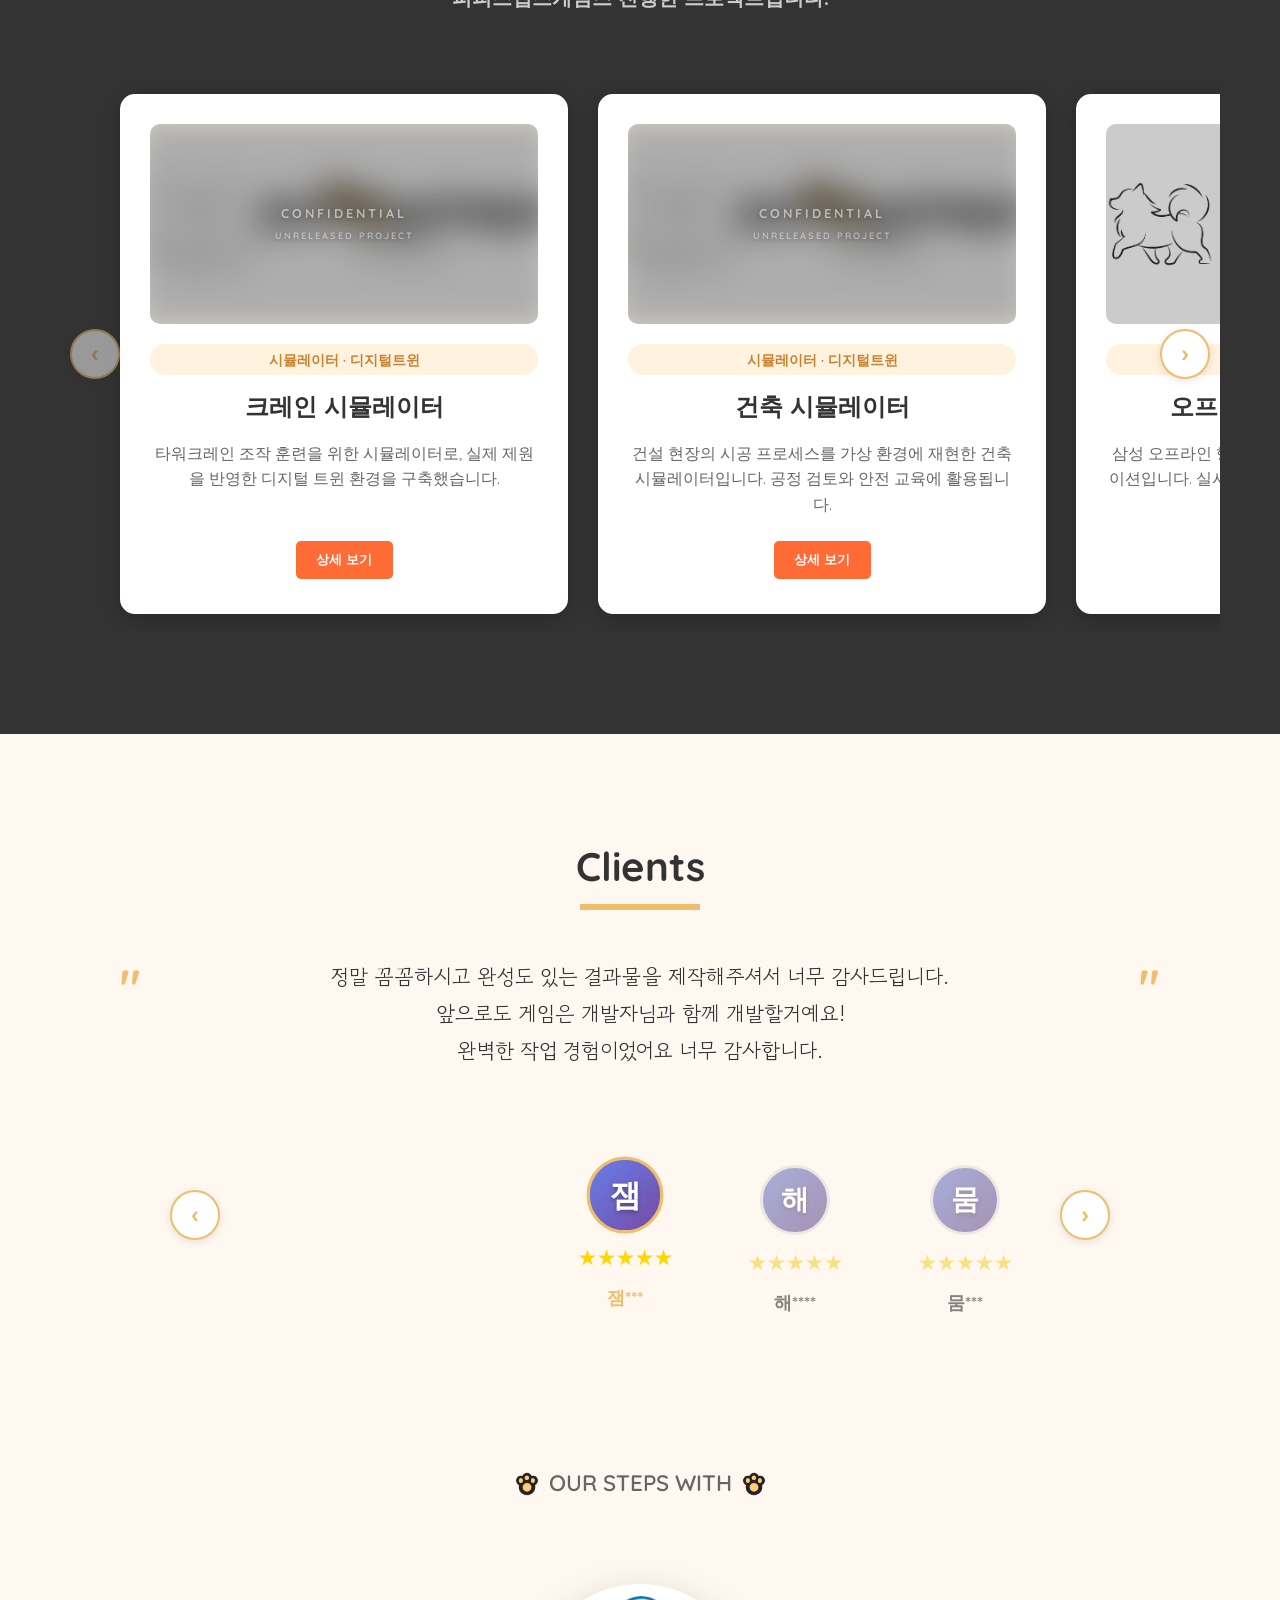
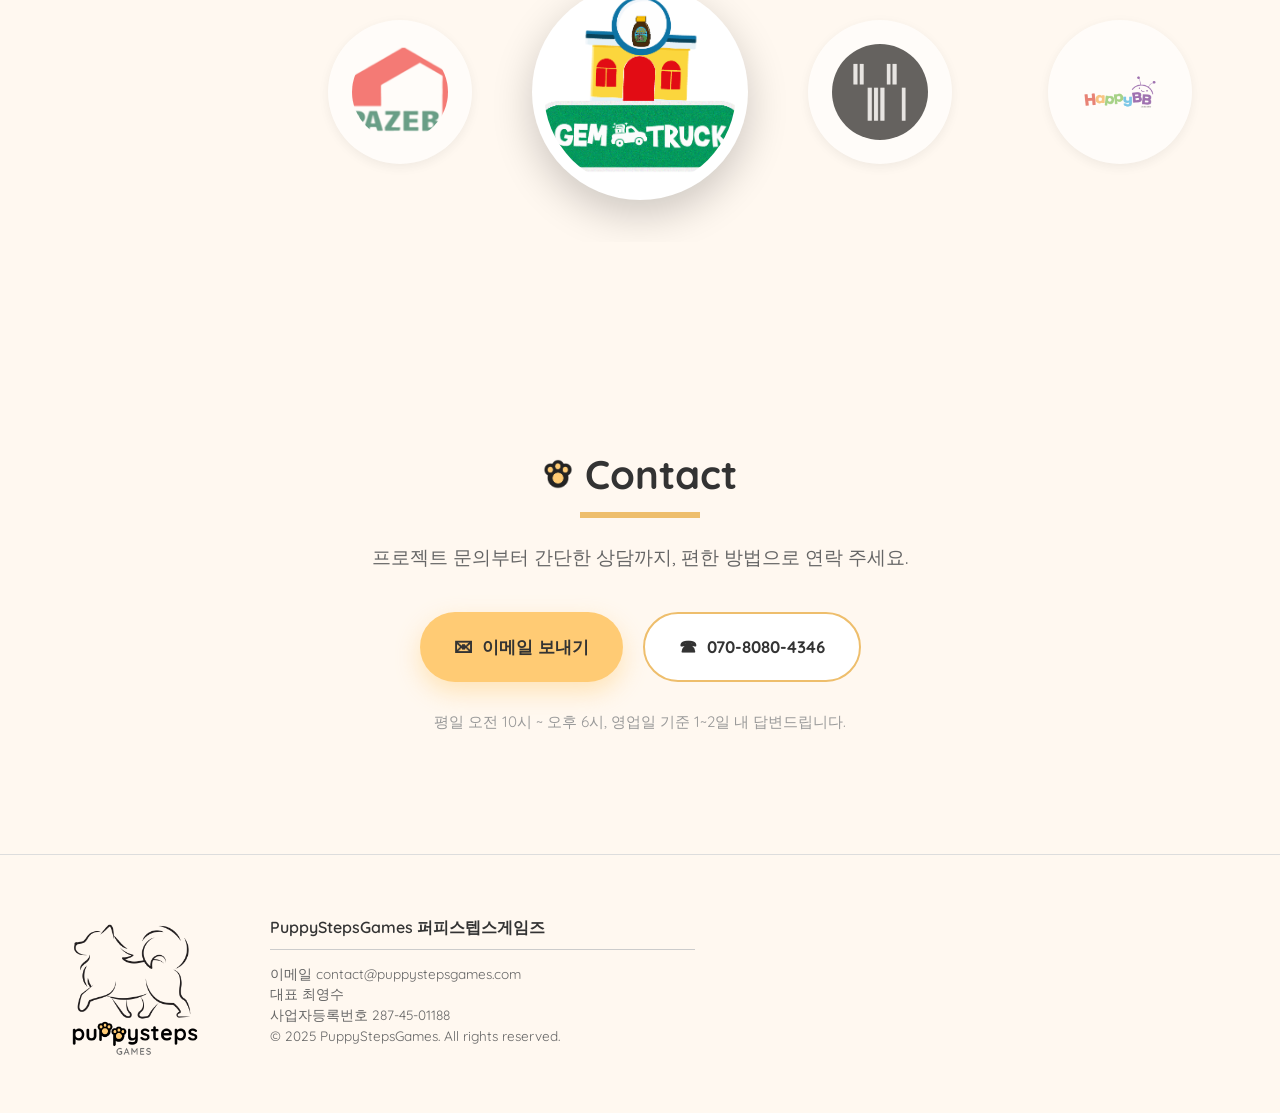
==== commit 035709b6: "모바일최적화" ====
--- a/index.html
+++ b/index.html
@@ -10,6 +10,40 @@
     <link href="https://fonts.googleapis.com/css2?family=Gowun+Dodum&display=swap" rel="stylesheet">
 </head>
 <body>
+
+  <script>
+    // 이 함수들은 아래 이미지 태그들보다 반드시 먼저 실행되어야 합니다.
+    // (이미지가 없는 파일을 로컬에서 열면 오류가 즉시 발생해서,
+    //  스크립트가 페이지 맨 아래에 있으면 함수가 정의되기도 전에
+    //  오류가 나버려 썸네일/디테일 사진 처리가 깨집니다.)
+
+    // 이미지 확장자 자동 재시도: .jpg가 없으면 .png로 한번 더 시도
+    function tryNextExtension(img) {
+      var base = img.getAttribute('data-base');
+      if (!base) return false;
+      if (!img.dataset.triedPng) {
+        img.dataset.triedPng = '1';
+        img.src = base + '.png';
+        return true;
+      }
+      return false;
+    }
+
+    // 썸네일: .jpg → .png 순으로 시도하고, 그래도 없으면 Worksempty.png
+    window.handleThumbError = function(img) {
+      if (tryNextExtension(img)) return;
+      img.onerror = null;
+      img.src = 'Worksempty.png';
+    };
+
+    // 상세사진: .jpg → .png 순으로 시도하고, 그래도 없으면
+    // 공개/비공개 상관없이 사진 칸 자체를 통째로 숨김
+    window.handleWorkPhotoError = function(img) {
+      if (tryNextExtension(img)) return;
+      var box = img.closest('.work-photo');
+      if (box) box.style.display = 'none';
+    };
+  </script>
 
   <!-- 헤더 -->
   <header>
@@ -67,14 +101,14 @@
       <p class="work-confidential-note" data-work="works1">본 프로젝트는 현재 개발 및 공개 준비 중으로, 일부 이미지와 상세 정보의 공개가 제한되어 있습니다.</p>
       <div class="work-photos">
         <div class="work-photo" data-work="works1">
-          <img src="works/works1-detail1.jpg" alt="크레인 시뮬레이터 상세 이미지" onerror="handleWorkPhotoError(this)">
+          <img src="works/works1-detail1.jpg" data-base="works/works1-detail1" alt="크레인 시뮬레이터 상세 이미지" onerror="handleWorkPhotoError(this)">
           <div class="work-photo-lock">
             <span class="work-photo-lock-line1">CONFIDENTIAL</span>
             <span class="work-photo-lock-line2">UNRELEASED PROJECT</span>
           </div>
         </div>
         <div class="work-photo" data-work="works1">
-          <img src="works/works1-detail2.jpg" alt="크레인 시뮬레이터 상세 이미지" onerror="handleWorkPhotoError(this)">
+          <img src="works/works1-detail2.jpg" data-base="works/works1-detail2" alt="크레인 시뮬레이터 상세 이미지" onerror="handleWorkPhotoError(this)">
           <div class="work-photo-lock">
             <span class="work-photo-lock-line1">CONFIDENTIAL</span>
             <span class="work-photo-lock-line2">UNRELEASED PROJECT</span>
@@ -94,14 +128,14 @@
       <p class="work-confidential-note" data-work="works2">본 프로젝트는 현재 개발 및 공개 준비 중으로, 일부 이미지와 상세 정보의 공개가 제한되어 있습니다.</p>
       <div class="work-photos">
         <div class="work-photo" data-work="works2">
-          <img src="works/works2-detail1.jpg" alt="건축 시뮬레이터 상세 이미지" onerror="handleWorkPhotoError(this)">
+          <img src="works/works2-detail1.jpg" data-base="works/works2-detail1" alt="건축 시뮬레이터 상세 이미지" onerror="handleWorkPhotoError(this)">
           <div class="work-photo-lock">
             <span class="work-photo-lock-line1">CONFIDENTIAL</span>
             <span class="work-photo-lock-line2">UNRELEASED PROJECT</span>
           </div>
         </div>
         <div class="work-photo" data-work="works2">
-          <img src="works/works2-detail2.jpg" alt="건축 시뮬레이터 상세 이미지" onerror="handleWorkPhotoError(this)">
+          <img src="works/works2-detail2.jpg" data-base="works/works2-detail2" alt="건축 시뮬레이터 상세 이미지" onerror="handleWorkPhotoError(this)">
           <div class="work-photo-lock">
             <span class="work-photo-lock-line1">CONFIDENTIAL</span>
             <span class="work-photo-lock-line2">UNRELEASED PROJECT</span>
@@ -116,12 +150,12 @@
     <div class="modal-dialog modal-dialog--work" role="document">
       <button class="modal-close" aria-label="닫기" data-modal-close>×</button>
       <span class="work-tag">교육용 앱</span>
-      <h3>삼성 오프라인 행사용 퀴즈 앱</h3>
+      <h3>오프라인 행사용 퀴즈 앱</h3>
       <p>삼성 오프라인 행사 현장에서 사용된 참여형 퀴즈 애플리케이션입니다. 실시간 정답 집계와 참가자 랭킹, 이벤트 화면 연동 기능을 개발했습니다.</p>
       <p class="work-confidential-note" data-work="works3">본 프로젝트는 현재 개발 및 공개 준비 중으로, 일부 이미지와 상세 정보의 공개가 제한되어 있습니다.</p>
       <div class="work-photos">
         <div class="work-photo" data-work="works3">
-          <img src="works/works3-detail1.jpg" alt="퀴즈 앱 상세 이미지" onerror="handleWorkPhotoError(this)">
+          <img src="works/works3-detail1.jpg" data-base="works/works3-detail1" alt="퀴즈 앱 상세 이미지" onerror="handleWorkPhotoError(this)">
           <div class="work-photo-lock">
             <span class="work-photo-lock-line1">CONFIDENTIAL</span>
             <span class="work-photo-lock-line2">UNRELEASED PROJECT</span>
@@ -141,7 +175,28 @@
       <p class="work-confidential-note" data-work="works4">본 프로젝트는 현재 개발 및 공개 준비 중으로, 일부 이미지와 상세 정보의 공개가 제한되어 있습니다.</p>
       <div class="work-photos">
         <div class="work-photo" data-work="works4">
-          <img src="works/works4-detail1.jpg" alt="교육용 게임 어플 상세 이미지" onerror="handleWorkPhotoError(this)">
+          <img src="works/works4-detail1.jpg" data-base="works/works4-detail1" alt="교육용 게임 어플 상세 이미지" onerror="handleWorkPhotoError(this)">
+          <div class="work-photo-lock">
+            <span class="work-photo-lock-line1">CONFIDENTIAL</span>
+            <span class="work-photo-lock-line2">UNRELEASED PROJECT</span>
+          </div>
+        </div>
+        <div class="work-photo" data-work="works4">
+          <img src="works/works4-detail2.jpg" data-base="works/works4-detail2" alt="교육용 게임 어플 상세 이미지" onerror="handleWorkPhotoError(this)">
+          <div class="work-photo-lock">
+            <span class="work-photo-lock-line1">CONFIDENTIAL</span>
+            <span class="work-photo-lock-line2">UNRELEASED PROJECT</span>
+          </div>
+        </div>
+        <div class="work-photo" data-work="works4">
+          <img src="works/works4-detail3.jpg" data-base="works/works4-detail3" alt="교육용 게임 어플 상세 이미지" onerror="handleWorkPhotoError(this)">
+          <div class="work-photo-lock">
+            <span class="work-photo-lock-line1">CONFIDENTIAL</span>
+            <span class="work-photo-lock-line2">UNRELEASED PROJECT</span>
+          </div>
+        </div>
+        <div class="work-photo" data-work="works4">
+          <img src="works/works4-detail4.jpg" data-base="works/works4-detail4" alt="교육용 게임 어플 상세 이미지" onerror="handleWorkPhotoError(this)">
           <div class="work-photo-lock">
             <span class="work-photo-lock-line1">CONFIDENTIAL</span>
             <span class="work-photo-lock-line2">UNRELEASED PROJECT</span>
@@ -166,14 +221,14 @@
       <p class="work-confidential-note" data-work="works5">본 프로젝트는 현재 개발 및 공개 준비 중으로, 일부 이미지와 상세 정보의 공개가 제한되어 있습니다.</p>
       <div class="work-photos">
         <div class="work-photo" data-work="works5">
-          <img src="works/works5-detail1.jpg" alt="모바일 캐주얼 게임 상세 이미지" onerror="handleWorkPhotoError(this)">
+          <img src="works/works5-detail1.jpg" data-base="works/works5-detail1" alt="모바일 캐주얼 게임 상세 이미지" onerror="handleWorkPhotoError(this)">
           <div class="work-photo-lock">
             <span class="work-photo-lock-line1">CONFIDENTIAL</span>
             <span class="work-photo-lock-line2">UNRELEASED PROJECT</span>
           </div>
         </div>
         <div class="work-photo" data-work="works5">
-          <img src="works/works5-detail2.jpg" alt="모바일 캐주얼 게임 상세 이미지" onerror="handleWorkPhotoError(this)">
+          <img src="works/works5-detail2.jpg" data-base="works/works5-detail2" alt="모바일 캐주얼 게임 상세 이미지" onerror="handleWorkPhotoError(this)">
           <div class="work-photo-lock">
             <span class="work-photo-lock-line1">CONFIDENTIAL</span>
             <span class="work-photo-lock-line2">UNRELEASED PROJECT</span>
@@ -193,7 +248,7 @@
       <p class="work-confidential-note" data-work="works6">본 프로젝트는 현재 개발 및 공개 준비 중으로, 일부 이미지와 상세 정보의 공개가 제한되어 있습니다.</p>
       <div class="work-photos">
         <div class="work-photo" data-work="works6">
-          <img src="works/works6-detail1.jpg" alt="자체 개발중인 게임 상세 이미지" onerror="handleWorkPhotoError(this)">
+          <img src="works/works6-detail1.jpg" data-base="works/works6-detail1" alt="자체 개발중인 게임 상세 이미지" onerror="handleWorkPhotoError(this)">
           <div class="work-photo-lock">
             <span class="work-photo-lock-line1">CONFIDENTIAL</span>
             <span class="work-photo-lock-line2">UNRELEASED PROJECT</span>
@@ -296,7 +351,7 @@
         <div class="works-carousel-track">
         <div class="news-card">
           <div class="news-image" data-work="works1">
-            <img src="works/works1-thumb.jpg" alt="크레인 시뮬레이터 썸네일" onerror="this.onerror=null;this.src='Worksempty.png'">
+            <img src="works/works1-thumb.jpg" data-base="works/works1-thumb" alt="크레인 시뮬레이터 썸네일" onerror="handleThumbError(this)">
             <div class="news-image-lock">
               <span class="news-image-lock-line1">CONFIDENTIAL</span>
               <span class="news-image-lock-line2">UNRELEASED PROJECT</span>
@@ -309,7 +364,7 @@
         </div>
         <div class="news-card">
           <div class="news-image" data-work="works2">
-            <img src="works/works2-thumb.jpg" alt="건축 시뮬레이터 썸네일" onerror="this.onerror=null;this.src='Worksempty.png'">
+            <img src="works/works2-thumb.jpg" data-base="works/works2-thumb" alt="건축 시뮬레이터 썸네일" onerror="handleThumbError(this)">
             <div class="news-image-lock">
               <span class="news-image-lock-line1">CONFIDENTIAL</span>
               <span class="news-image-lock-line2">UNRELEASED PROJECT</span>
@@ -322,20 +377,20 @@
         </div>
         <div class="news-card">
           <div class="news-image" data-work="works3">
-            <img src="works/works3-thumb.jpg" alt="퀴즈 앱 썸네일" onerror="this.onerror=null;this.src='Worksempty.png'">
+            <img src="works/works3-thumb.jpg" data-base="works/works3-thumb" alt="퀴즈 앱 썸네일" onerror="handleThumbError(this)">
             <div class="news-image-lock">
               <span class="news-image-lock-line1">CONFIDENTIAL</span>
               <span class="news-image-lock-line2">UNRELEASED PROJECT</span>
             </div>
           </div>
-          <span class="work-tag">이벤트 앱</span>
-          <h3>삼성 오프라인 행사용 퀴즈 앱</h3>
+          <span class="work-tag">교육용 앱</span>
+          <h3>오프라인 행사용 퀴즈 앱</h3>
           <p>삼성 오프라인 행사에서 사용된 참여형 퀴즈 애플리케이션입니다. 실시간 정답 집계와 이벤트 연동 기능을 개발했습니다.</p>
           <button class="open-modal" data-modal="#modal-works3">상세 보기</button>
         </div>
         <div class="news-card">
           <div class="news-image" data-work="works4">
-            <img src="works/works4-thumb.jpg" alt="교육용 게임 어플 썸네일" onerror="this.onerror=null;this.src='Worksempty.png'">
+            <img src="works/works4-thumb.jpg" data-base="works/works4-thumb" alt="교육용 게임 어플 썸네일" onerror="handleThumbError(this)">
             <div class="news-image-lock">
               <span class="news-image-lock-line1">CONFIDENTIAL</span>
               <span class="news-image-lock-line2">UNRELEASED PROJECT</span>
@@ -348,7 +403,7 @@
         </div>
         <div class="news-card">
           <div class="news-image" data-work="works5">
-            <img src="works/works5-thumb.jpg" alt="모바일 캐주얼 게임 썸네일" onerror="this.onerror=null;this.src='Worksempty.png'">
+            <img src="works/works5-thumb.jpg" data-base="works/works5-thumb" alt="모바일 캐주얼 게임 썸네일" onerror="handleThumbError(this)">
             <div class="news-image-lock">
               <span class="news-image-lock-line1">CONFIDENTIAL</span>
               <span class="news-image-lock-line2">UNRELEASED PROJECT</span>
@@ -361,7 +416,7 @@
         </div>
         <div class="news-card">
           <div class="news-image" data-work="works6">
-            <img src="works/works6-thumb.jpg" alt="자체 개발중인 게임 썸네일" onerror="this.onerror=null;this.src='Worksempty.png'">
+            <img src="works/works6-thumb.jpg" data-base="works/works6-thumb" alt="자체 개발중인 게임 썸네일" onerror="handleThumbError(this)">
             <div class="news-image-lock">
               <span class="news-image-lock-line1">CONFIDENTIAL</span>
               <span class="news-image-lock-line2">UNRELEASED PROJECT</span>
@@ -586,11 +641,6 @@
         });
       });
 
-      // 상세사진 파일이 없으면 공개/비공개 상관없이 사진 칸 자체를 통째로 숨김
-      window.handleWorkPhotoError = function(img) {
-        var box = img.closest('.work-photo');
-        if (box) box.style.display = 'none';
-      };
     })();
 
     (function() {
@@ -602,6 +652,7 @@
         if (!modal) return;
         modal.classList.add('open');
         modal.setAttribute('aria-hidden', 'false');
+        document.body.style.overflow = 'hidden';
         activeModal = modal;
       }
 
@@ -609,6 +660,7 @@
         if (!activeModal) return;
         activeModal.classList.remove('open');
         activeModal.setAttribute('aria-hidden', 'true');
+        document.body.style.overflow = '';
         activeModal = null;
       }
 
--- a/style.css
+++ b/style.css
@@ -339,7 +339,10 @@
 }
 
 .modal.open {
-  display: block;
+  display: flex;
+  align-items: center;
+  justify-content: center;
+  padding: 20px;
 }
 
 .modal-overlay {
@@ -350,9 +353,11 @@
 
 .modal-dialog {
   position: relative;
+  width: 100%;
   max-width: 720px;
-  margin: 40vh auto; /* 정중앙에서 10% 위로 이동 */
-  transform: translateY(-50%); /* 정확한 중앙 정렬을 위한 변환 */
+  max-height: calc(100vh - 40px);
+  overflow-y: auto;
+  -webkit-overflow-scrolling: touch;
   background: #fff;
   border-radius: 16px;
   box-shadow: 0 20px 60px rgba(0,0,0,0.25);
@@ -379,9 +384,9 @@
 }
 
 .modal-close {
-  position: absolute;
-  top: 8px;
-  right: 12px;
+  position: fixed;
+  top: 16px;
+  right: 16px;
   width: 36px;
   height: 36px;
   border: none;
@@ -391,6 +396,8 @@
   font-size: 22px;
   line-height: 36px;
   cursor: pointer;
+  z-index: 2100;
+  box-shadow: 0 2px 8px rgba(0,0,0,0.15);
 }
 
 /* Contact 섹션 */
@@ -1753,10 +1760,14 @@
     margin-bottom: 2px;
   }
   
+  .modal.open {
+    padding: 12px;
+  }
+
   .modal-dialog {
-    margin: 35vh auto;
+    max-width: 100%;
+    max-height: calc(100vh - 24px);
     padding: 25px 20px 20px;
-    max-width: 90%;
   }
   
   .modal-dialog h3 {
@@ -1772,6 +1783,8 @@
   }
   
   .modal-close {
+    top: 10px;
+    right: 10px;
     width: 32px;
     height: 32px;
     font-size: 20px;
